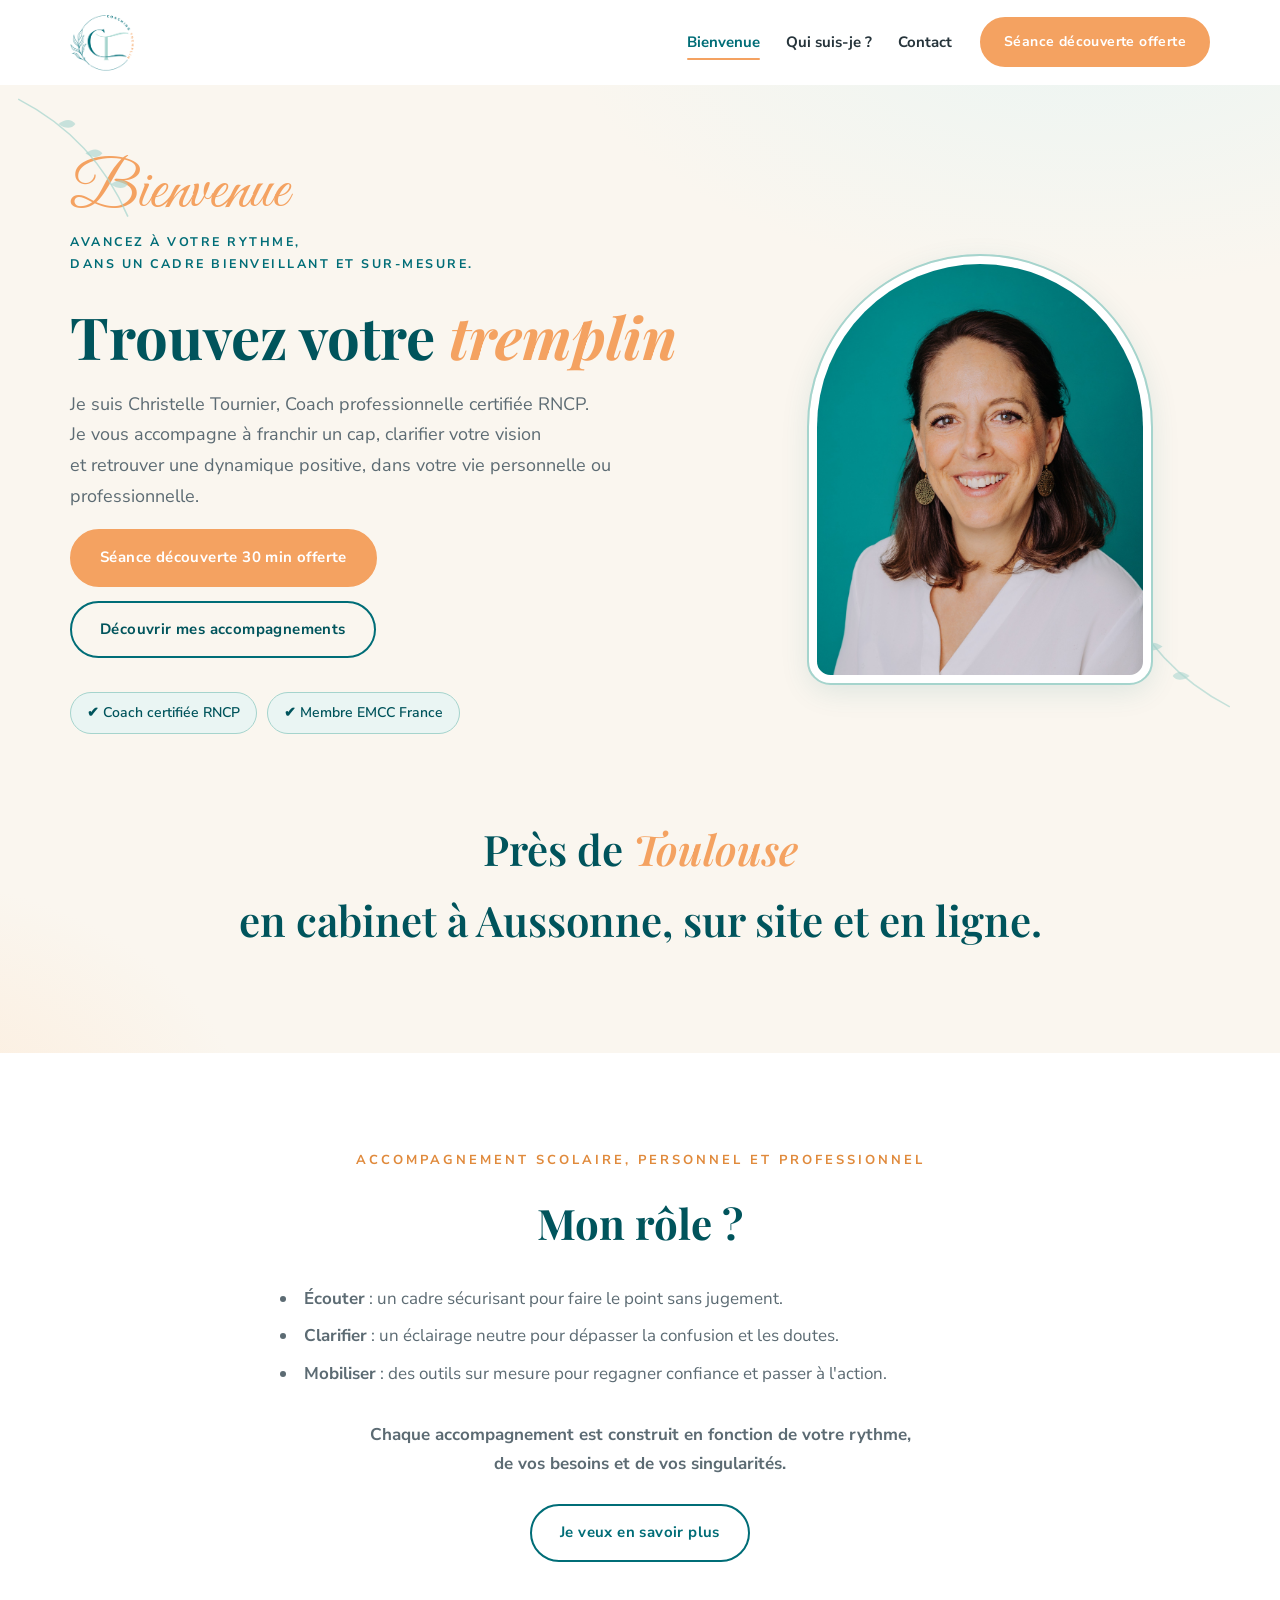
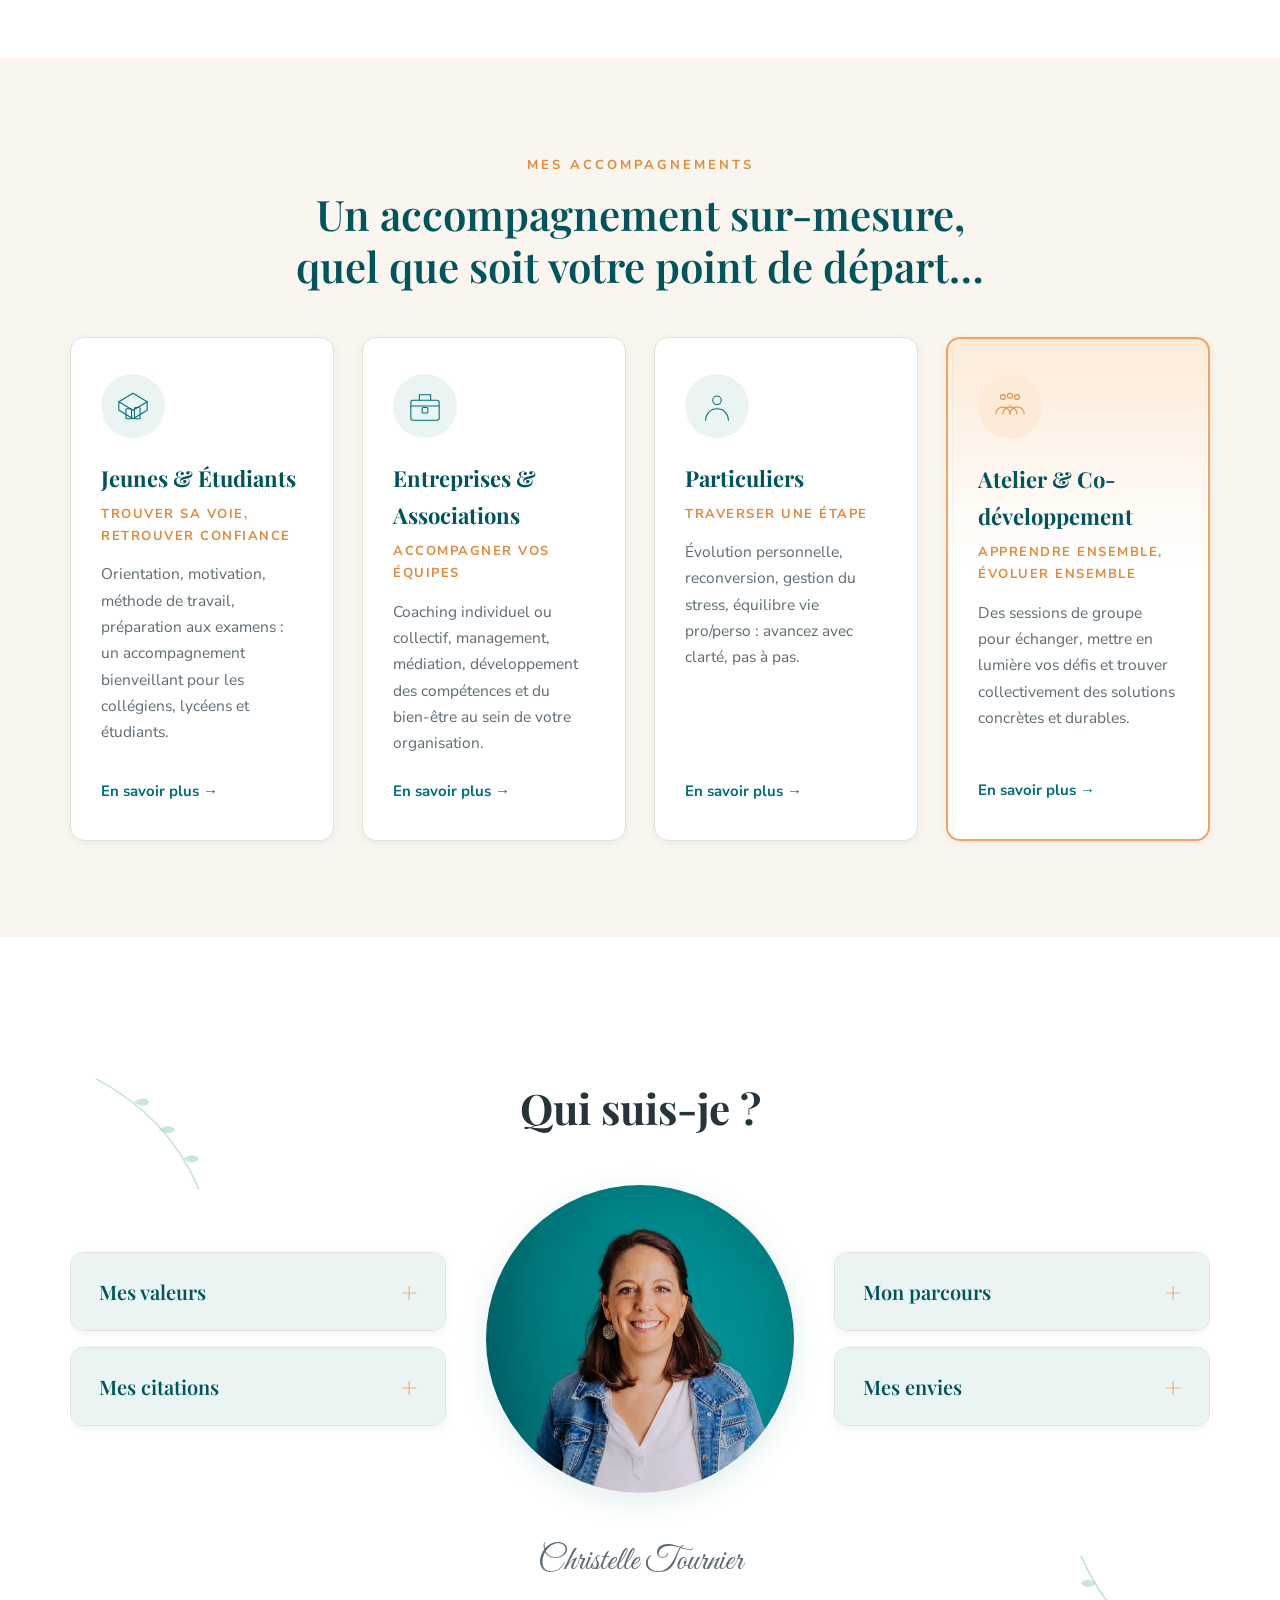
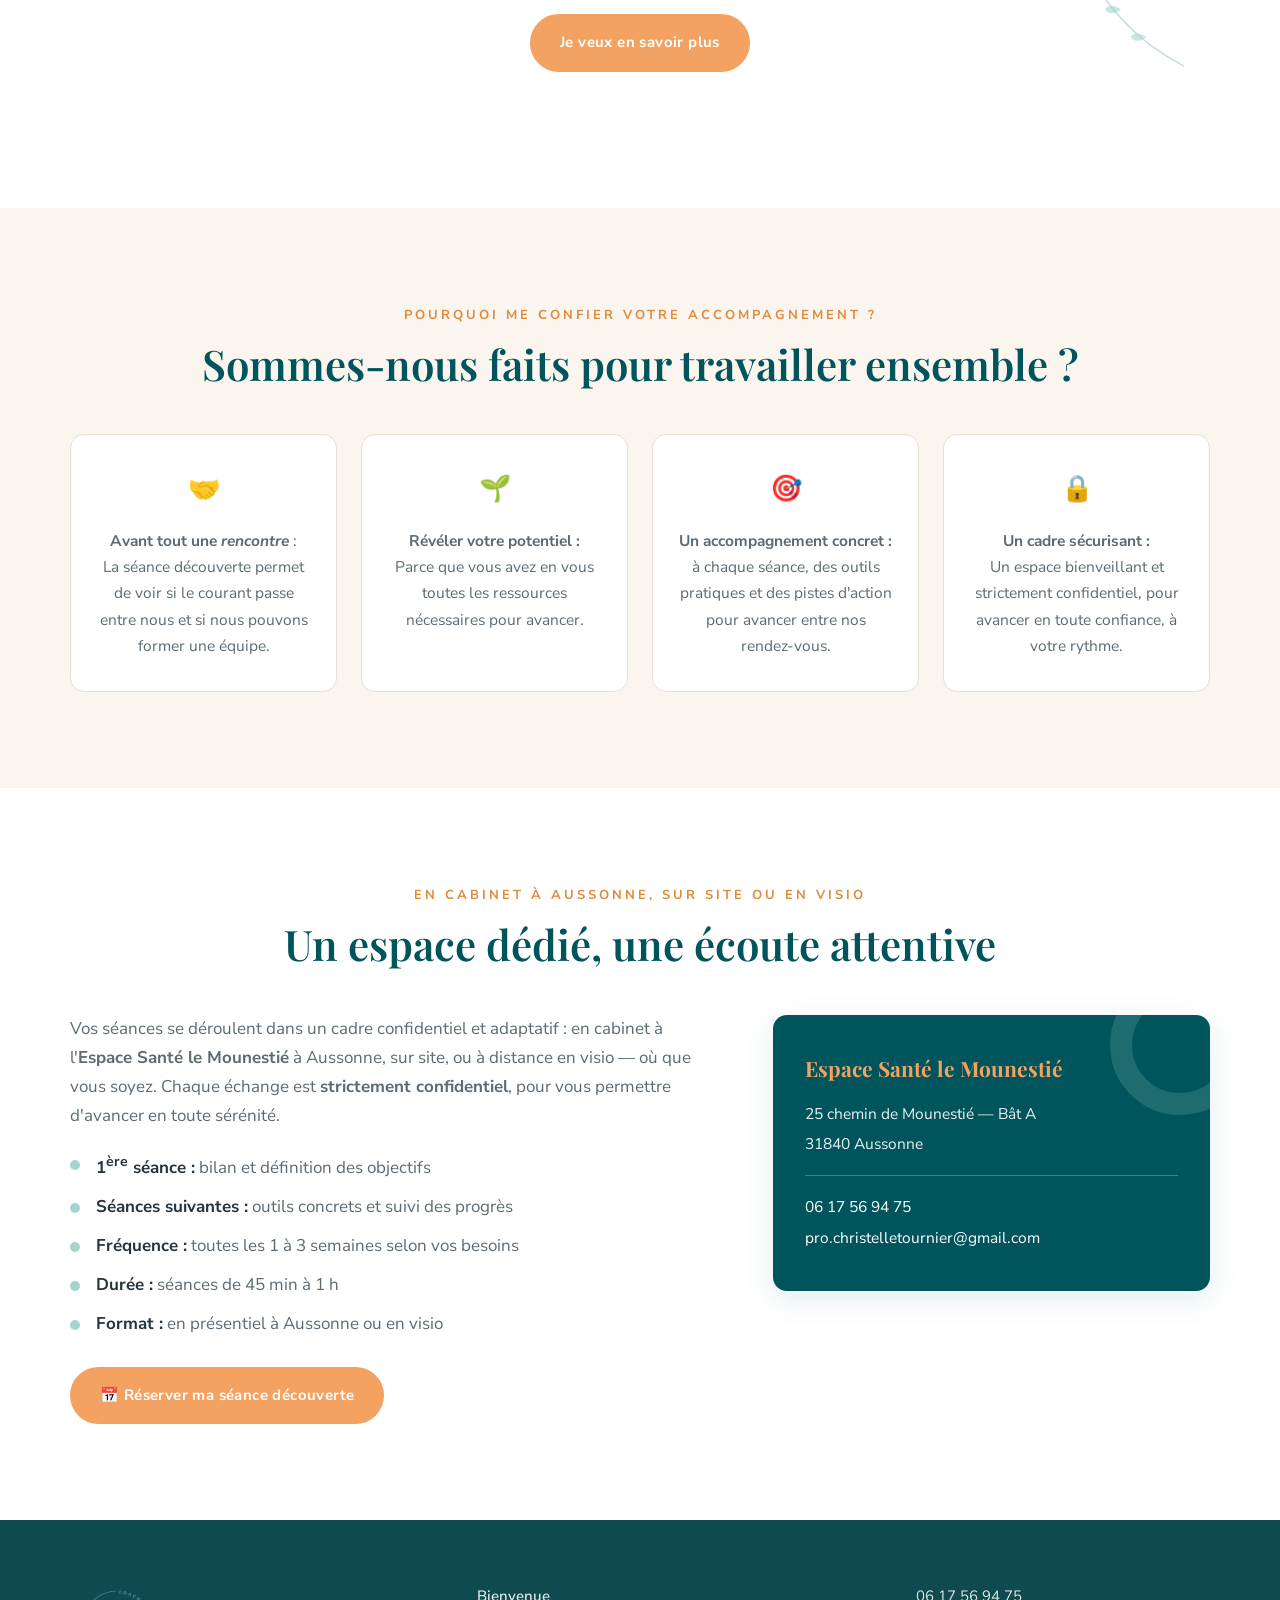
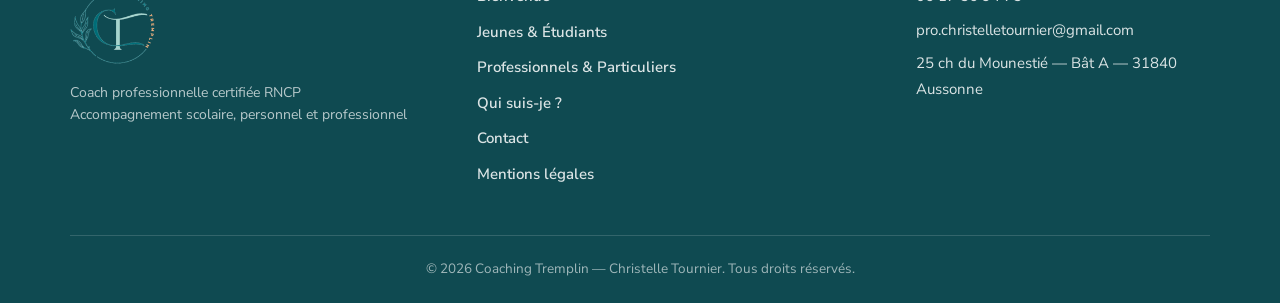
==== index.html @ 3788119f "Add files via upload" ====
<!DOCTYPE html>
<html lang="fr">
<head>
    <meta charset="UTF-8">
    <meta name="viewport" content="width=device-width, initial-scale=1.0">
    <title>Coaching Tremplin — Christelle Tournier, Coach certifiée RNCP</title>
    <meta name="description" content="Coaching Tremplin par Christelle Tournier, Coach Professionnel Certifié (EMCC). Accompagnement scolaire, personnel et professionnel près de Toulouse et en ligne. Séance découverte gratuite de 30 min.">
    <link rel="stylesheet" href="css/style.css">
    <link rel="preconnect" href="https://fonts.googleapis.com">
    <link rel="preconnect" href="https://fonts.gstatic.com" crossorigin>
    <link href="https://fonts.googleapis.com/css2?family=Playfair+Display:ital,wght@0,400;0,600;0,700;1,400&family=Great+Vibes&family=Nunito+Sans:wght@300;400;600;700&display=swap" rel="stylesheet">
    <link rel="icon" type="image/png" href="images/logo.png">
</head>
<body>

    <!-- ===== HEADER / NAV ===== -->
    <header class="header" id="header">
        <div class="container header__inner">
            <a href="index.html" class="header__logo">
                <img src="images/logo.png" alt="Logo Coaching Tremplin" class="header__logo-img">
            </a>
            <nav class="nav" id="nav" aria-label="Navigation principale">
                <ul class="nav__list">
                    <li><a href="index.html" class="nav__link nav__link--active">Bienvenue</a></li>
                    <!--
                    <li class="nav__item has-dropdown">
                        <a href="#" class="nav__link nav__link--dd" aria-haspopup="true">Accompagnements ▾</a>
                        <ul class="dropdown">
                            <li><a href="jeunes-etudiants.html" class="dropdown__link">Jeunes &amp; Étudiants</a></li>
                            <li><a href="professionnels-particuliers.html" class="dropdown__link">Professionnels &amp; Particuliers</a></li>
                        </ul>
                    </li>
                    -->
                    <li><a href="index.html#apropos" class="nav__link">Qui suis-je ?</a></li>
                    <li><a href="contact.html" class="nav__link">Contact</a></li>
                </ul>
                <a href="https://calendly.com/christelletournier-accompagnement/seance-decouverte" class="btn btn--primary nav__cta" target="_blank" rel="noopener">Séance découverte offerte</a>
            </nav>
            <button class="header__burger" id="burger" aria-label="Menu">
                <span></span><span></span><span></span>
            </button>
        </div>
    </header>

    <!-- ===== HERO ===== -->
    <section class="hero" id="hero">
        <svg class="hero__branch hero__branch--tl" viewBox="0 0 220 220" fill="none" aria-hidden="true">
            <path d="M8 8 C70 40 120 90 150 160" stroke="#A5D4CD" stroke-width="2" opacity="0.7"/>
            <path d="M60 40 Q74 30 82 40 Q74 50 60 40" fill="#A5D4CD" opacity="0.6"/>
            <path d="M95 78 Q109 68 117 78 Q109 88 95 78" fill="#A5D4CD" opacity="0.6"/>
            <path d="M128 118 Q142 108 150 118 Q142 128 128 118" fill="#A5D4CD" opacity="0.6"/>
        </svg>
        <div class="container hero__inner">
            <div class="hero__content">
                <p class="hero__script">Bienvenue</p>
                <p class="hero__slogan">Avancez à votre rythme,<br>dans un cadre bienveillant et sur-mesure.</p>
                <h1 class="hero__title">Trouvez votre <em>tremplin</em></h1>
                <p class="hero__lead">
                    Je suis Christelle Tournier, Coach professionnelle certifiée RNCP.<br>
                    Je vous accompagne à franchir un cap, clarifier votre vision<br>et retrouver une dynamique positive, dans votre vie personnelle ou professionnelle.
                </p>
                <div class="hero__actions">
                    <a href="https://calendly.com/christelletournier-accompagnement/seance-decouverte" class="btn btn--primary" target="_blank" rel="noopener">Séance découverte 30 min offerte</a>
                    <a href="#services" class="btn btn--ghost">Découvrir mes accompagnements</a>
                </div>
                <div class="hero__badges">
                    <span class="badge">✔ Coach certifiée RNCP</span>
                    <span class="badge">✔ Membre EMCC France</span>
                </div>
            </div>
            <div class="hero__photo-wrap">
                <svg class="hero__branch hero__branch--br" viewBox="0 0 220 220" fill="none" aria-hidden="true">
                    <path d="M212 212 C150 180 100 130 70 60" stroke="#A5D4CD" stroke-width="2" opacity="0.7"/>
                    <path d="M160 172 Q146 182 138 172 Q146 162 160 172" fill="#A5D4CD" opacity="0.6"/>
                    <path d="M125 134 Q111 144 103 134 Q111 124 125 134" fill="#A5D4CD" opacity="0.6"/>
                    <path d="M92 98 Q78 108 70 98 Q78 88 92 98" fill="#A5D4CD" opacity="0.6"/>
                </svg>
                <div class="hero__photo-frame">
                    <img src="images/Christelle V2-6 carré.jpg" alt="Christelle Tournier, Coach professionnelle certifiée RNCP" class="hero__photo">
                </div>
            </div>
            <p class="hero__location">Près de <span class="accent">Toulouse</span><br>en cabinet à Aussonne, sur site et en ligne.</p>
        </div>
    </section>

    <!-- ===== INTRO ===== -->
    <section class="intro section">
        <div class="container">
            <h2 class="section__kicker">Accompagnement scolaire, personnel et professionnel</h2>
            <div class="role-intro">
                <span class="role-badge"><strong>Mon rôle ?</strong></span>
            </div>
            <div class="role-callout">
                <div class="role-callout__text">
                    <ul class="role-list">
                        <li><strong>Écouter</strong> : un cadre sécurisant pour faire le point sans jugement.</li>
                        <li><strong>Clarifier</strong> : un éclairage neutre pour dépasser la confusion et les doutes.</li>
                        <li><strong>Mobiliser</strong> : des outils sur mesure pour regagner confiance et passer à l'action.</li>
                    </ul>
                    <p style="text-align: center; margin-top: 2em;"><strong>Chaque accompagnement est construit en fonction de votre rythme,<br>de vos besoins et de vos singularités.</strong></p>
                </div>
            </div>
            <a href="#services" class="btn btn--outline">Je veux en savoir plus</a>
        </div>
    </section>

    <!-- ===== SERVICES ===== -->
    <section class="services section section--cream" id="services">
        <div class="container">
            <p class="section__kicker" style="text-align: center;">Mes accompagnements</p>
            <h2 class="section__title">Un accompagnement sur-mesure,<br>quel que soit votre point de départ…</h2>

            <div class="services__grid">

                <article class="service-card">
                    <div class="service-card__icon">
                        <svg viewBox="0 0 48 48" fill="none" stroke="currentColor" stroke-width="1.5" stroke-linecap="round" stroke-linejoin="round">
                            <path d="M24 6L4 18l20 12 20-12L24 6z"/>
                            <path d="M4 18v12l20 12 20-12V18"/>
                            <rect x="14" y="28" width="8" height="14" rx="1.5"/>
                            <rect x="26" y="26" width="8" height="16" rx="1.5"/>
                        </svg>
                    </div>
                    <h3 class="service-card__title">Jeunes &amp; Étudiants</h3>
                    <p class="service-card__slogan">Trouver sa voie, retrouver confiance</p>
                    <p class="service-card__text">
                        Orientation, motivation, méthode de travail, préparation aux examens :
                        un accompagnement bienveillant pour les collégiens, lycéens et étudiants.
                    </p>
                    <a href="jeunes-etudiants.html" class="service-card__link">En savoir plus →</a>
                </article>

                <article class="service-card">
                    <div class="service-card__icon">
                        <svg viewBox="0 0 48 48" fill="none" stroke="currentColor" stroke-width="1.5" stroke-linecap="round" stroke-linejoin="round">
                            <rect x="4" y="16" width="40" height="28" rx="3"/>
                            <path d="M16 16V8h16v8"/>
                            <path d="M4 24h40"/>
                            <rect x="20" y="26" width="8" height="8" rx="1.5"/>
                        </svg>
                    </div>
                    <h3 class="service-card__title">Entreprises &amp; Associations</h3>
                    <p class="service-card__slogan">Accompagner vos équipes</p>
                    <p class="service-card__text">
                        Coaching individuel ou collectif, management, médiation, développement
                        des compétences et du bien-être au sein de votre organisation.
                    </p>
                    <a href="professionnels-particuliers.html" class="service-card__link">En savoir plus →</a>
                </article>

                <article class="service-card">
                    <div class="service-card__icon">
                        <svg viewBox="0 0 48 48" fill="none" stroke="currentColor" stroke-width="1.5" stroke-linecap="round" stroke-linejoin="round">
                            <circle cx="24" cy="16" r="6"/>
                            <path d="M8 44c0-9 7-16 16-16s16 7 16 16"/>
                        </svg>
                    </div>
                    <h3 class="service-card__title">Particuliers</h3>
                    <p class="service-card__slogan">Traverser une étape</p>
                    <p class="service-card__text">
                        Évolution personnelle, reconversion, gestion du stress, équilibre vie pro/perso :
                        avancez avec clarté, pas à pas.
                    </p>
                    <a href="professionnels-particuliers.html" class="service-card__link">En savoir plus →</a>
                </article>

                <article class="service-card service-card--highlight">
                    <div class="service-card__icon">
                        <svg viewBox="0 0 48 48" fill="none" stroke="currentColor" stroke-width="1.5" stroke-linecap="round" stroke-linejoin="round">
                            <circle cx="14" cy="10" r="3.5"/>
                            <path d="M4 34c0-5 4-10 10-10s10 5 10 10"/>
                            <circle cx="24" cy="8" r="3.5"/>
                            <path d="M14 34c0-5 4-10 10-10s10 5 10 10"/>
                            <circle cx="34" cy="10" r="3.5"/>
                            <path d="M24 34c0-5 4-10 10-10s10 5 10 10"/>
                            <circle cx="24" cy="22" r="2" fill="currentColor" stroke="none" opacity="0.4"/>
                        </svg>
                    </div>
                    <h3 class="service-card__title">Atelier &amp; Co-développement</h3>
                    <p class="service-card__slogan">Apprendre ensemble, évoluer ensemble</p>
                    <p class="service-card__text">
                        Des sessions de groupe pour échanger, mettre en lumière vos défis et trouver
                        collectivement des solutions concrètes et durables.
                    </p>
                    <a href="professionnels-particuliers.html" class="service-card__link">En savoir plus →</a>
                </article>

            </div>
        </div>
    </section>

    <!-- ===== À PROPOS ===== -->
    <section class="about section" id="apropos">
        <div class="container about__inner">
            <svg class="about__branch about__branch--tl" viewBox="0 0 220 220" fill="none" aria-hidden="true" style="position:absolute; top:40px; left:20px; width:160px; z-index:0;">
                <path d="M8 8 C70 40 120 90 150 160" stroke="#A5D4CD" stroke-width="2" opacity="0.7"/>
                <path d="M60 40 Q74 30 82 40 Q74 50 60 40" fill="#A5D4CD" opacity="0.6"/>
                <path d="M95 78 Q109 68 117 78 Q109 88 95 78" fill="#A5D4CD" opacity="0.6"/>
                <path d="M128 118 Q142 108 150 118 Q142 128 128 118" fill="#A5D4CD" opacity="0.6"/>
            </svg>
            <svg class="about__branch about__branch--br" viewBox="0 0 220 220" fill="none" aria-hidden="true" style="position:absolute; bottom:40px; right:20px; width:160px; z-index:0;">
                <path d="M212 212 C150 180 100 130 70 60" stroke="#A5D4CD" stroke-width="2" opacity="0.7"/>
                <path d="M160 172 Q146 182 138 172 Q146 162 160 172" fill="#A5D4CD" opacity="0.6"/>
                <path d="M125 134 Q111 144 103 134 Q111 124 125 134" fill="#A5D4CD" opacity="0.6"/>
                <path d="M92 98 Q78 108 70 98 Q78 88 92 98" fill="#A5D4CD" opacity="0.6"/>
            </svg>
            <div class="about__text" style="position:relative; z-index:1;">
                <span class="role-badge"><strong>Qui suis-je ?</strong></span>

                <div class="arborescence">
                    <div class="arborescence__branch arborescence__branch--left">
                        <div class="accordion__item">
                            <button class="accordion__header" aria-expanded="false">
                                <span>Mes valeurs</span>
                                <span class="accordion__icon">+</span>
                            </button>
                            <div class="accordion__content">
                                <ul class="role-list">
                                    <li><strong>Bienveillance</strong> : un écoute attentionnée, sans jugement, pour vous créer un espace de confiance.</li>
                                    <li><strong>Respect</strong> : respect de votre rythme et de votre parcours, sans pression ni comparaison.</li>
                                    <li><strong>Positivité</strong> : une approche optimiste pour transformer les défis en leviers d'évolution.</li>
                                    <li><strong>Ouverture d'esprit</strong> : explorer de nouvelles perspectives pour dépasser vos croyances limitantes.</li>
                                </ul>
                            </div>
                        </div>

                        <div class="accordion__item">
                            <button class="accordion__header" aria-expanded="false">
                                <span>Mes citations</span>
                                <span class="accordion__icon">+</span>
                            </button>
                            <div class="accordion__content">
                                <blockquote class="about__quote">
                                    « Le plus grand bien que vous puissiez faire à un autre n'est pas seulement de partager vos richesses,<br>mais de lui révéler les siennes. » – Benjamin Disraeli
                                </blockquote>
                                <blockquote class="about__quote">
                                    « Vous possédez déjà tout ce dont vous avez besoin pour devenir la personne que vous voulez être. » – Ken Blanchard
                                </blockquote>
                                <blockquote class="about__quote">
                                    « Si vous pensez que vous êtes trop petit pour changer quoi que ce soit, essayez donc de dormir avec un moustique dans votre chambre. » – Béatrice Lalinon Gbado attribué à Dalai Lama
                                </blockquote>
                            </div>
                        </div>
                    </div>

                    <div class="arborescence__center">
                        <img src="images/Christelle V2-7carré.jpg" alt="Christelle Tournier" class="arborescence__photo">
                    </div>

                    <div class="arborescence__branch arborescence__branch--right">
                        <div class="accordion__item">
                            <button class="accordion__header" aria-expanded="false">
                                <span>Mon parcours</span>
                                <span class="accordion__icon">+</span>
                            </button>
                            <div class="accordion__content">
                                <div class="parcours-text">
                                    <p>Pendant 23 ans, j’ai évolué dans la restauration collective dédiée au secteur santé, sanitaire et social. J'ai pu exercer diverses fonctions axées sur l’accompagnement, la formation et le management des équipes.</p>
                                    <p>Guidée par l'envie d'accompagner les individus sous un nouvel angle, j'ai validé en 2025 mes certifications de Coach professionnel et de Coach scolaire, puis obtenu mon titre RNCP en juin 2026.<br>Aujourd'hui, je mets cette double expertise terrain et coaching au service des jeunes, des professionnels et des organisations.</p>
                                </div>
                            </div>
                        </div>

                        <div class="accordion__item">
                            <button class="accordion__header" aria-expanded="false">
                                <span>Mes envies</span>
                                <span class="accordion__icon">+</span>
                            </button>
                            <div class="accordion__content">
                                <p>Chaque personne est unique, et son chemin l'est tout autant. Je ne crois pas aux méthodes toutes faites, mais à un accompagnement sur-mesure, qui prend en compte votre personnalité, votre rythme et vos besoins profonds.</p>
                                <p>Mon envie ? Vous accompagner pour que vous puissiez vous réapproprier vos choix, retrouver confiance et avancer avec assurance vers la vie que vous choisissez.</p>
                            </div>
                        </div>
                    </div>
                </div>

                <p class="about__signature">Christelle Tournier</p>
                <a href="contact.html" class="btn btn--primary">Je veux en savoir plus</a>
            </div>
        </div>
    </section>

    <!-- ===== VALEURS ===== -->
    <section class="values section section--cream">
        <div class="container">
            <p class="section__kicker" style="text-align: center;">Pourquoi me confier votre accompagnement ?</p>
            <h2 class="section__title">Sommes-nous faits pour travailler ensemble ?</h2>
            <div class="values__grid">
                <div class="value-card">
                    <span class="value-card__icon">🤝</span>
                    <p class="value-card__text"><strong>Avant tout une <em>rencontre</em></strong> :<br>La séance découverte permet de voir si le courant passe entre nous et si nous pouvons former une équipe.</p>
                </div>
                <div class="value-card">
                    <span class="value-card__icon">🌱</span>
                    <p class="value-card__text"><strong>Révéler votre potentiel : </strong><br>Parce que vous avez en vous toutes les ressources nécessaires pour avancer.</p>
                </div>
                <div class="value-card">
                    <span class="value-card__icon">🎯</span>
                    <p class="value-card__text"><strong>Un accompagnement concret : </strong><br>à chaque séance, des outils pratiques et des pistes d'action pour avancer entre nos rendez-vous.</p>
                </div>
                <div class="value-card">
                    <span class="value-card__icon">🔒</span>
                    <p class="value-card__text"><strong>Un cadre sécurisant : </strong><br>Un espace bienveillant et strictement confidentiel, pour avancer en toute confiance, à votre rythme.</p>
                </div>
            </div>
        </div>
    </section>

    <!-- ===== CABINET ===== -->
    <section class="cabinet section" id="cabinet">
        <div class="container">
            <p class="section__kicker" style="text-align: center;">En cabinet à Aussonne, sur site ou en visio</p>
            <h2 class="section__title">Un espace dédié, une écoute attentive</h2>
            <div class="cabinet__inner">
                <div class="cabinet__text">
                    <p>
                        Vos séances se déroulent dans un cadre confidentiel et adaptatif : en cabinet à
                        l'<strong>Espace Santé le Mounestié</strong> à Aussonne, sur site, ou à distance
                        en visio — où que vous soyez. Chaque échange est <strong>strictement confidentiel</strong>,
                        pour vous permettre d'avancer en toute sérénité.
                    </p>
                    <ul class="cabinet__list">
                        <li><strong>1<sup>ère</sup> séance :</strong> bilan et définition des objectifs</li>
                        <li><strong>Séances suivantes :</strong> outils concrets et suivi des progrès</li>
                        <li><strong>Fréquence :</strong> toutes les 1 à 3 semaines selon vos besoins</li>
                        <li><strong>Durée :</strong> séances de 45 min à 1 h</li>
                        <li><strong>Format :</strong> en présentiel à Aussonne ou en visio</li>
                    </ul>
                    <a href="https://calendly.com/christelletournier-accompagnement/seance-decouverte" class="btn btn--primary" target="_blank" rel="noopener">📅 Réserver ma séance découverte</a>
                </div>
                <div class="cabinet__card">
                    <div class="cabinet__card-head">
                        <span class="cabinet__card-name">Espace Santé le Mounestié</span>
                    </div>
                    <p class="cabinet__card-line">25 chemin de Mounestié — Bât A</p>
                    <p class="cabinet__card-line">31840 Aussonne</p>
                    <hr class="cabinet__card-sep">
                    <p class="cabinet__card-line"><a href="tel:+33617569475">06 17 56 94 75</a></p>
                    <p class="cabinet__card-line"><a href="mailto:pro.christelletournier@gmail.com">pro.christelletournier@gmail.com</a></p>
                </div>
            </div>
        </div>
    </section>

    <!-- ===== FOOTER ===== -->
    <footer class="footer">
        <div class="container footer__inner">
            <div class="footer__brand">
                <img src="images/logo.png" alt="Logo Coaching Tremplin" class="footer__logo">
                <p class="footer__tag">Coach professionnelle certifiée RNCP<br>Accompagnement scolaire, personnel et professionnel</p>
            </div>
            <nav class="footer__nav" aria-label="Navigation pied de page">
                <a href="index.html">Bienvenue</a>
                <a href="jeunes-etudiants.html">Jeunes &amp; Étudiants</a>
                <a href="professionnels-particuliers.html">Professionnels &amp; Particuliers</a>
                <a href="index.html#apropos">Qui suis-je ?</a>
                <a href="contact.html">Contact</a>
                <a href="mentions-legales.html">Mentions légales</a>
            </nav>
            <div class="footer__contact">
                <p><a href="tel:+33617569475">06 17 56 94 75</a></p>
                <p><a href="mailto:pro.christelletournier@gmail.com">pro.christelletournier@gmail.com</a></p>
                <p>25 ch du Mounestié — Bât A — 31840 Aussonne</p>
            </div>
        </div>
        <div class="container footer__bottom">
            <p class="footer__copy">© 2026 Coaching Tremplin — Christelle Tournier. Tous droits réservés.</p>
        </div>
    </footer>

    <script src="js/script.js"></script>
</body>
</html>
---- css/style.css ----
/* ============================================
   Coaching Tremplin — Christelle Tournier
   v2 — Identité de marque (logo + signature email)
   Palette: teal #006D77 · peach #F4A261 · mint #A5D4CD
   Typo: Playfair Display (serif) + Great Vibes (script) + Nunito Sans (sans)
   ============================================ */

:root {
    --teal: #006D77;
    --teal-dark: #00545C;
    --teal-soft: #E3F1EF;
    --peach: #F4A261;
    --peach-dark: #E08A3C;
    --peach-soft: #FDEBD8;
    --mint: #A5D4CD;
    --mint-soft: #EAF5F3;
    --cream: #FAF6EF;
    --white: #FFFFFF;
    --ink: #26343B;
    --muted: #5C6B73;
    --border: #E5E0D5;

    --font-serif: 'Playfair Display', Georgia, serif;
    --font-script: 'Great Vibes', cursive;
    --font-sans: 'Nunito Sans', 'Inter', Arial, sans-serif;

    --shadow-sm: 0 2px 10px rgba(0, 109, 119, 0.08);
    --shadow-md: 0 8px 30px rgba(0, 109, 119, 0.12);
    --radius: 14px;
}

/* ---------- Reset / Base ---------- */
*, *::before, *::after { box-sizing: border-box; margin: 0; padding: 0; }

html { scroll-behavior: smooth; }

body {
    font-family: var(--font-sans);
    font-size: 17px;
    line-height: 1.7;
    color: var(--ink);
    background: var(--white);
    -webkit-font-smoothing: antialiased;
}

img { max-width: 100%; display: block; }
a { color: var(--teal); text-decoration: none; transition: color .2s ease; }
a:hover { color: var(--peach-dark); }
ul { list-style: none; }

.container {
    width: min(1140px, 92%);
    margin-inline: auto;
}

.section { padding: 96px 0; }
.section--cream { background: var(--cream); }

/* ---------- Typographie de section ---------- */
.section__kicker {
    font-size: 13px;
    font-weight: 700;
    letter-spacing: 3px;
    text-transform: uppercase;
    color: var(--peach-dark);
    margin-bottom: 12px;
}

.section__title {
    font-family: var(--font-serif);
    font-size: clamp(30px, 4vw, 42px);
    font-weight: 600;
    line-height: 1.25;
    color: var(--teal-dark);
    margin-bottom: 16px;
    text-align: center;
}

.section__title--left { text-align: left; }

.section__title--big {
    font-family: var(--font-serif);
    font-size: clamp(26px, 3.4vw, 38px);
    font-weight: 600;
    line-height: 1.3;
    color: var(--teal-dark);
    margin-bottom: 16px;
    text-align: center;
}

.section__desc {
    max-width: 720px;
    margin: 0 auto 40px;
    text-align: center;
    color: var(--muted);
}

.accent, .section__title em, .section__title--big .accent {
    font-style: italic;
    color: var(--peach);
}

/* ---------- Boutons ---------- */
.btn {
    display: inline-block;
    padding: 14px 28px;
    border-radius: 999px;
    font-family: var(--font-sans);
    font-size: 15px;
    font-weight: 700;
    letter-spacing: .4px;
    text-align: center;
    cursor: pointer;
    border: 2px solid transparent;
    transition: all .25s ease;
}

.btn--primary {
    background: var(--peach);
    color: var(--white);
    border-color: var(--peach);
}
.btn--primary:hover { background: var(--peach-dark); border-color: var(--peach-dark); color: var(--white); transform: translateY(-2px); box-shadow: 0 8px 20px rgba(244, 162, 97, .35); }

.btn--outline {
    background: transparent;
    color: var(--teal);
    border-color: var(--teal);
}
.btn--outline:hover { background: var(--teal); color: var(--white); transform: translateY(-2px); }

.btn--ghost {
    background: transparent;
    color: var(--teal-dark);
    border-color: var(--teal);
}
.btn--ghost:hover { background: var(--mint-soft); color: var(--peach-dark); border-color: var(--peach-dark); }

.btn--light {
    background: var(--white);
    color: var(--teal-dark);
    border-color: var(--white);
}
.btn--light:hover { background: var(--peach); border-color: var(--peach); color: var(--white); transform: translateY(-2px); }

.btn--lg { padding: 16px 36px; font-size: 16px; }
.btn--full { width: 100%; }

/* ---------- Badges ---------- */
.badge {
    display: inline-block;
    padding: 8px 16px;
    border-radius: 999px;
    background: var(--mint-soft);
    color: var(--teal-dark);
    font-size: 14px;
    font-weight: 600;
    border: 1px solid var(--mint);
}

/* ============================================
   HEADER / NAV
   ============================================ */
.header {
    position: sticky;
    top: 0;
    z-index: 100;
    background: rgba(255, 255, 255, .96);
    backdrop-filter: blur(8px);
    border-bottom: 1px solid transparent;
    transition: box-shadow .3s ease, border-color .3s ease;
}

.header--scrolled {
    border-bottom-color: var(--border);
    box-shadow: 0 4px 20px rgba(38, 52, 59, .06);
}

.header__inner {
    display: flex;
    align-items: center;
    justify-content: space-between;
    gap: 24px;
    height: 84px;
}

.header__logo-img { height: 64px; width: auto; }

.nav {
    display: flex;
    align-items: center;
    gap: 28px;
}

.nav__list {
    display: flex;
    align-items: center;
    gap: 26px;
}

.nav__link {
    position: relative;
    font-size: 15px;
    font-weight: 700;
    color: var(--ink);
    padding: 8px 0;
}
.nav__link:hover { color: var(--teal); }
.nav__link--active { color: var(--teal); }
.nav__link--active::after {
    content: '';
    position: absolute;
    left: 0; right: 0; bottom: 0;
    height: 2px;
    border-radius: 2px;
    background: var(--peach);
}

/* Dropdown */
.nav__item { position: relative; }
.dropdown {
    position: absolute;
    top: 100%;
    left: 50%;
    transform: translateX(-50%) translateY(8px);
    min-width: 260px;
    background: var(--white);
    border: 1px solid var(--border);
    border-radius: 12px;
    box-shadow: var(--shadow-md);
    padding: 10px;
    opacity: 0;
    visibility: hidden;
    transition: all .25s ease;
    z-index: 50;
}
.has-dropdown:hover .dropdown,
.has-dropdown:focus-within .dropdown {
    opacity: 1;
    visibility: visible;
    transform: translateX(-50%) translateY(4px);
}
.dropdown__link {
    display: block;
    padding: 10px 14px;
    border-radius: 8px;
    font-size: 15px;
    font-weight: 600;
    color: var(--ink);
}
.dropdown__link:hover { background: var(--mint-soft); color: var(--teal); }

.nav__cta { padding: 11px 22px; font-size: 14px; }

/* Burger */
.header__burger {
    display: none;
    flex-direction: column;
    gap: 5px;
    background: none;
    border: none;
    cursor: pointer;
    padding: 6px;
}
.header__burger span {
    width: 26px;
    height: 2.5px;
    background: var(--teal);
    border-radius: 3px;
    transition: all .3s ease;
}
.header__burger.active span:nth-child(1) { transform: translateY(7.5px) rotate(45deg); }
.header__burger.active span:nth-child(2) { opacity: 0; }
.header__burger.active span:nth-child(3) { transform: translateY(-7.5px) rotate(-45deg); }

/* ============================================
   HERO
   ============================================ */
.hero {
    position: relative;
    padding: 72px 0 96px;
    background:
        radial-gradient(900px 500px at 85% -10%, var(--mint-soft) 0%, transparent 60%),
        radial-gradient(700px 500px at -10% 110%, var(--peach-soft) 0%, transparent 55%),
        var(--cream);
    overflow: hidden;
}

.hero__inner {
    display: grid;
    grid-template-columns: 1.15fr .85fr;
    align-items: center;
    gap: 56px;
}

.hero__location {
    grid-column: 1 / -1;
    text-align: center;
    font-family: var(--font-serif);
    font-size: clamp(30px, 4vw, 42px);
    font-weight: 600;
    color: var(--teal-dark);
    margin-top: 24px;
}

.hero__script {
    font-family: var(--font-script);
    font-size: clamp(44px, 6vw, 64px);
    color: var(--peach);
    line-height: 1.1;
    margin-bottom: 4px;
}

.hero__title {
    font-family: var(--font-serif);
    font-size: clamp(38px, 5.4vw, 58px);
    font-weight: 700;
    line-height: 1.12;
    color: var(--teal-dark);
    margin-bottom: 20px;
}
.hero__title em { font-style: italic; color: var(--peach); }

.hero__lead {
    font-size: 18px;
    color: var(--muted);
    margin-bottom: 18px;
}

.hero__slogan {
    font-size: 12.5px;
    font-weight: 700;
    letter-spacing: 2.5px;
    text-transform: uppercase;
    color: var(--teal);
    margin-bottom: 30px;
}

.hero__actions { display: flex; flex-wrap: wrap; gap: 14px; margin-bottom: 34px; }

.hero__badges { display: flex; flex-wrap: wrap; gap: 10px; }

/* Photo */
.hero__photo-wrap { position: relative; display: flex; justify-content: center; padding-top: 48px; }
.hero__photo-frame {
    position: relative;
    width: min(342px, 90%);
    aspect-ratio: 4 / 5;
    border-radius: 190px 190px 24px 24px;
    overflow: hidden;
    border: 8px solid var(--white);
    outline: 2px solid var(--mint);
    box-shadow: var(--shadow-md);
    background: var(--mint-soft);
}
.hero__photo {
    width: 100%;
    height: 100%;
    object-fit: cover;
    object-position: center 35%;
}

/* Branches décoratives */
.hero__branch { position: absolute; pointer-events: none; }
.hero__branch--tl { top: 8px; left: 12px; width: 170px; }
.hero__branch--br { bottom: -30px; right: -26px; width: 170px; opacity: .9; }

/* ============================================
    INTRO
    ============================================ */
.intro { text-align: center; }
.intro .section__desc { margin-bottom: 30px; }

.role-intro {
    display: flex;
    justify-content: center;
    margin-top: 1em;
}

.role-callout {
    margin-top: 1.5em;
}

.role-badge {
    flex-shrink: 0;
    display: inline-flex;
    align-items: center;
    gap: 0.4em;
    font-family: var(--font-serif);
    font-size: clamp(30px, 4vw, 42px);
    font-weight: 600;
    color: var(--teal-dark);
    white-space: nowrap;
}

.role-badge__arrow {
    font-size: 1.6em;
    line-height: 1;
    color: #2D9E75;
}

.role-callout__text {
    max-width: 720px;
    margin: 0 auto;
    color: var(--muted);
    text-align: left;
}

.role-list {
    list-style: disc inside;
    margin: 0 0 1.5em;
    padding: 0;
}

.role-list li {
    margin-bottom: 0.8em;
    line-height: 1.7;
}

.role-callout__text p {
    margin: 0 0 0.5em;
}

.role-callout__text p:last-child {
    margin-bottom: 1.5em;
}

/* ============================================
   SERVICES
   ============================================ */
.services__grid {
    display: grid;
    grid-template-columns: repeat(4, 1fr);
    gap: 28px;
    margin-top: 44px;
}

.service-card {
    background: var(--white);
    border: 1px solid var(--border);
    border-radius: var(--radius);
    padding: 36px 30px;
    display: flex;
    flex-direction: column;
    box-shadow: var(--shadow-sm);
    transition: transform .3s ease, box-shadow .3s ease, border-color .3s ease;
}
.service-card:hover {
    transform: translateY(-6px);
    box-shadow: var(--shadow-md);
    border-color: var(--mint);
}

.service-card--highlight {
    border: 2px solid var(--peach);
    background: linear-gradient(180deg, var(--peach-soft), var(--white) 45%);
}

.service-card__icon {
    width: 64px;
    height: 64px;
    border-radius: 50%;
    background: var(--mint-soft);
    color: var(--teal);
    display: flex;
    align-items: center;
    justify-content: center;
    margin-bottom: 22px;
}
.service-card__icon svg { width: 34px; height: 34px; }
.service-card--highlight .service-card__icon { background: var(--peach-soft); color: var(--peach-dark); }

.service-card__title {
    font-family: var(--font-serif);
    font-size: 22px;
    font-weight: 700;
    color: var(--teal-dark);
    margin-bottom: 6px;
}

.service-card__slogan {
    font-size: 13px;
    font-weight: 700;
    letter-spacing: 1.5px;
    text-transform: uppercase;
    color: var(--peach-dark);
    margin-bottom: 14px;
}

.service-card__text { color: var(--muted); font-size: 15.5px; margin-bottom: 22px; flex-grow: 1; }

.service-card__link {
    font-weight: 700;
    font-size: 15px;
    color: var(--teal);
}
.service-card__link:hover { color: var(--peach-dark); }

/* ============================================
   ABOUT
   ============================================ */
.about__inner {
    display: flex;
    flex-direction: column;
    align-items: center;
    gap: 0;
    text-align: center;
    position: relative;
    overflow: hidden;
    padding: 40px 0;
}

.about__card {
    background: var(--white);
    border: 1px solid var(--mint);
    border-radius: var(--radius);
    box-shadow: var(--shadow-md);
    padding: 36px 32px;
    text-align: center;
    max-width: 380px;
    margin-inline: auto;
}

.about__card-logo { width: 96px; height: auto; margin: 0 auto 16px; }

.about__card-name {
    font-family: var(--font-serif);
    font-size: 24px;
    font-weight: 700;
    color: var(--teal-dark);
}

.about__card-role {
    font-size: 13px;
    font-weight: 700;
    letter-spacing: 1.5px;
    text-transform: uppercase;
    color: var(--peach-dark);
    margin-top: 4px;
}

.about__card-sep {
    border: none;
    border-top: 1px solid var(--border);
    margin: 18px 0;
}

.about__card-line { color: var(--muted); font-size: 15px; margin-bottom: 6px; }
.about__card-line a { color: var(--teal); font-weight: 600; }
.about__card-line a:hover { color: var(--peach-dark); }

.about__role {
    font-family: var(--font-serif);
    font-style: italic;
    font-size: 19px;
    color: var(--peach-dark);
    margin-bottom: 18px;
}

.about__text p { margin-bottom: 16px; color: var(--muted); text-align: center; }
.about__text strong { color: var(--ink); }

.about__signature {
    font-family: var(--font-script);
    font-size: 34px;
    color: var(--teal);
    margin: 8px 0 24px !important;
    text-align: center;
}

/* Accordion */
.accordion {
    margin-top: 32px;
}

.accordion__item {
    border: 1px solid var(--border);
    border-radius: var(--radius);
    margin-bottom: 12px;
    overflow: hidden;
    background: var(--white);
    box-shadow: var(--shadow-sm);
}

.accordion__header {
    width: 100%;
    padding: 20px 28px;
    text-align: left;
    font-family: var(--font-serif);
    font-size: 20px;
    font-weight: 600;
    color: var(--teal-dark);
    background: var(--mint-soft);
    border: none;
    cursor: pointer;
    display: flex;
    justify-content: space-between;
    align-items: center;
    transition: color .2s ease, background .2s ease;
}
.accordion__header:hover { color: var(--peach-dark); background: var(--mint); }

.accordion__icon {
    font-size: 28px;
    color: var(--peach);
    transition: transform .3s ease;
}

.accordion__item--open .accordion__header .accordion__icon,
.accordion__header[aria-expanded="true"] .accordion__icon {
    transform: rotate(45deg);
}

.accordion__content {
    max-height: 0;
    overflow: hidden;
    transition: max-height .3s ease;
    padding: 0 28px;
}

.accordion__item--open .accordion__content {
    max-height: 1000px;
    padding: 24px 28px;
}

.accordion__content p {
    margin-bottom: 16px;
    color: var(--muted);
    font-size: 16px;
    line-height: 1.7;
}

.accordion__content p:last-child {
    margin-bottom: 0;
}

.accordion__content .parcours-text {
    font-size: 15.5px;
    line-height: 1.8;
    color: var(--muted);
    text-align: justify;
    text-justify: inter-word;
}

.accordion__content .parcours-text p {
    margin-bottom: 1em;
}

.accordion__content .parcours-text p:last-child {
    margin-bottom: 0;
}

.about__quote {
    font-family: var(--font-serif);
    font-size: 15.5px;
    color: var(--muted);
    margin: 0 0 12px;
    padding: 12px 20px;
    border-left: 3px solid var(--peach);
    background: var(--mint-soft);
}

.role-list {
    list-style: disc inside;
    margin: 0;
    padding: 0;
}

.role-list li {
    margin-bottom: 0.6em;
    line-height: 1.6;
}

.role-list li:last-child {
    margin-bottom: 0;
}

/* Arborescence */
.arborescence {
    display: flex;
    align-items: center;
    gap: 40px;
    margin: 40px auto;
    max-width: 1300px;
    justify-content: center;
}

.arborescence__center {
    flex-shrink: 0;
    display: flex;
    justify-content: center;
    align-items: center;
    z-index: 2;
}

.arborescence__photo {
    width: min(308px, 35.2vw);
    aspect-ratio: 1;
    object-fit: cover;
    border-radius: 50%;
    box-shadow: var(--shadow-md);
}

.arborescence__branch {
    display: flex;
    flex-direction: column;
    gap: 16px;
    width: 100%;
    max-width: 480px;
}

.arborescence__branch .accordion__item {
    width: 100%;
    margin-bottom: 0;
}

/* ============================================
   VALEURS
   ============================================ */
.values__grid {
    display: grid;
    grid-template-columns: repeat(4, 1fr);
    gap: 24px;
    margin-top: 44px;
}

.value-card {
    background: var(--white);
    border: 1px solid var(--border);
    border-radius: var(--radius);
    padding: 32px 26px;
    text-align: center;
    transition: transform .3s ease, box-shadow .3s ease;
}
.value-card:hover { transform: translateY(-5px); box-shadow: var(--shadow-md); }

.value-card__icon { font-size: 26px; display: block; margin-bottom: 16px; }
.value-card__text { color: var(--muted); font-size: 15.5px; }

/* ============================================
   CABINET
   ============================================ */
.cabinet__inner {
    display: grid;
    grid-template-columns: 1.2fr .8fr;
    gap: 48px;
    align-items: start;
    margin-top: 44px;
}

.cabinet__text p { color: var(--muted); margin-bottom: 20px; }

.cabinet__list {
    margin: 0 0 28px;
    display: grid;
    gap: 10px;
}
.cabinet__list li {
    padding-left: 26px;
    position: relative;
    color: var(--muted);
}
.cabinet__list li::before {
    content: '';
    position: absolute;
    left: 0; top: 10px;
    width: 10px; height: 10px;
    border-radius: 50%;
    background: var(--mint);
}
.cabinet__list strong { color: var(--ink); }

.cabinet__card {
    background: var(--teal-dark);
    color: var(--white);
    border-radius: var(--radius);
    padding: 36px 32px;
    box-shadow: var(--shadow-md);
    position: relative;
    overflow: hidden;
}
.cabinet__card::after {
    content: '';
    position: absolute;
    right: -40px; top: -40px;
    width: 140px; height: 140px;
    border-radius: 50%;
    border: 22px solid rgba(165, 212, 205, .18);
}
.cabinet__card-head { margin-bottom: 14px; }
.cabinet__card-name {
    font-family: var(--font-serif);
    font-size: 21px;
    font-weight: 700;
    color: var(--peach);
}
.cabinet__card-line { color: rgba(255,255,255,.92); font-size: 15.5px; margin-bottom: 4px; }
.cabinet__card-line a { color: var(--white); }
.cabinet__card-line a:hover { color: var(--peach); }
.cabinet__card-sep { border: none; border-top: 1px solid rgba(255,255,255,.25); margin: 18px 0; }

/* ============================================
   CTA BANNER
   ============================================ */
.cta-banner {
    background: linear-gradient(135deg, var(--teal) 0%, var(--teal-dark) 100%);
    padding: 80px 0;
    text-align: center;
    position: relative;
    overflow: hidden;
}
.cta-banner__script {
    font-family: var(--font-script);
    font-size: 42px;
    color: var(--peach);
    margin-bottom: 6px;
}
.cta-banner h2 {
    font-family: var(--font-serif);
    font-size: clamp(30px, 4vw, 42px);
    color: var(--white);
    font-weight: 600;
    margin-bottom: 12px;
}
.cta-banner h2 em { font-style: italic; color: var(--peach); }
.cta-banner p { color: rgba(255,255,255,.85); margin-bottom: 28px; }

/* ============================================
   FOOTER
   ============================================ */
.footer { background: #0F4A51; color: rgba(255,255,255,.85); padding: 64px 0 0; }
.footer__inner {
    display: grid;
    grid-template-columns: 1.1fr 1.2fr .9fr;
    gap: 48px;
    padding-bottom: 48px;
}
.footer__logo { height: 84px; width: auto; margin-bottom: 14px; }
.footer__tag { font-size: 14px; color: rgba(255,255,255,.7); line-height: 1.6; }
.footer__nav { display: grid; gap: 10px; align-content: start; }
.footer__nav a { color: rgba(255,255,255,.85); font-size: 15px; font-weight: 600; }
.footer__nav a:hover { color: var(--peach); }
.footer__contact p { font-size: 15px; margin-bottom: 8px; }
.footer__contact a { color: rgba(255,255,255,.85); }
.footer__contact a:hover { color: var(--peach); }
.footer__bottom {
    border-top: 1px solid rgba(255,255,255,.15);
    padding: 22px 0;
}
.footer__copy { font-size: 13.5px; color: rgba(255,255,255,.6); text-align: center; }

/* ============================================
   PAGE HERO (sous-pages)
   ============================================ */
.page-hero {
    background:
        radial-gradient(700px 400px at 90% -20%, var(--mint-soft) 0%, transparent 60%),
        radial-gradient(600px 400px at -10% 120%, var(--peach-soft) 0%, transparent 55%),
        var(--cream);
    padding: 56px 0 72px;
    text-align: center;
}
.page-hero--short { padding: 48px 0 56px; }

.breadcrumbs {
    display: flex;
    justify-content: center;
    gap: 8px;
    font-size: 13.5px;
    color: var(--muted);
    margin-bottom: 26px;
}
.breadcrumbs a { color: var(--teal); font-weight: 600; }
.breadcrumbs a:hover { color: var(--peach-dark); }

.page-hero__icon {
    width: 84px;
    height: 84px;
    margin: 0 auto 22px;
    border-radius: 50%;
    background: var(--white);
    color: var(--teal);
    display: flex;
    align-items: center;
    justify-content: center;
    border: 1px solid var(--mint);
    box-shadow: var(--shadow-sm);
}
.page-hero__icon svg { width: 44px; height: 44px; }

.page-hero__label {
    font-size: 12.5px;
    font-weight: 700;
    letter-spacing: 2.5px;
    text-transform: uppercase;
    color: var(--peach-dark);
    margin-bottom: 10px;
}

.page-hero__title {
    font-family: var(--font-serif);
    font-size: clamp(34px, 4.6vw, 50px);
    font-weight: 700;
    color: var(--teal-dark);
    margin-bottom: 16px;
}
.page-hero__title em { font-style: italic; color: var(--peach); }

.page-hero__subtitle {
    max-width: 640px;
    margin: 0 auto 28px;
    color: var(--muted);
    font-size: 17.5px;
}

/* ============================================
   OFFRE DÉTAILLÉE (sous-pages)
   ============================================ */
.offer-section { padding: 88px 0; }
.offer-section--alt { background: var(--cream); }

.offer__grid {
    display: grid;
    grid-template-columns: repeat(3, 1fr);
    gap: 24px;
    margin-top: 40px;
}

.offer-card {
    background: var(--white);
    border: 1px solid var(--border);
    border-radius: var(--radius);
    padding: 30px 26px;
    transition: transform .3s ease, box-shadow .3s ease, border-color .3s ease;
}
.offer-card:hover { transform: translateY(-5px); box-shadow: var(--shadow-md); border-color: var(--mint); }

.offer-card__emoji { font-size: 30px; display: block; margin-bottom: 14px; }
.offer-card h3 {
    font-family: var(--font-serif);
    font-size: 19px;
    color: var(--teal-dark);
    margin-bottom: 10px;
}
.offer-card p { color: var(--muted); font-size: 15px; }

/* Approach box */
.approach-box {
    margin-top: 40px;
    background: var(--mint-soft);
    border-left: 4px solid var(--teal);
    border-radius: 0 12px 12px 0;
    padding: 26px 30px;
}
.approach-box__title {
    font-size: 12.5px;
    font-weight: 700;
    letter-spacing: 2px;
    text-transform: uppercase;
    color: var(--teal);
    margin-bottom: 10px;
}
.approach-box p { color: var(--muted); }

/* Info block */
.info-block {
    display: grid;
    grid-template-columns: 1.3fr .7fr;
    gap: 48px;
    align-items: center;
}
.info-block h3 {
    font-family: var(--font-serif);
    font-size: 26px;
    color: var(--teal-dark);
    margin-bottom: 14px;
}
.info-block h4 {
    font-size: 15px;
    font-weight: 700;
    letter-spacing: 1.5px;
    text-transform: uppercase;
    color: var(--peach-dark);
    margin: 22px 0 12px;
}
.info-block__content > p { color: var(--muted); }
.info-block__list { display: grid; gap: 10px; margin-bottom: 18px; }
.info-block__list li { padding-left: 26px; position: relative; color: var(--muted); }
.info-block__list li::before {
    content: '';
    position: absolute;
    left: 0; top: 10px;
    width: 10px; height: 10px;
    border-radius: 50%;
    background: var(--mint);
}
.info-block__list strong { color: var(--ink); }

.info-block__visual { display: flex; justify-content: center; }
.info-block__icon {
    width: 190px;
    height: 190px;
    border-radius: 50%;
    background: var(--white);
    color: var(--teal);
    display: flex;
    align-items: center;
    justify-content: center;
    border: 1px solid var(--mint);
    box-shadow: var(--shadow-sm);
}
.info-block__icon svg { width: 110px; height: 110px; }

/* ============================================
   CONTACT
   ============================================ */
.contact__hint { margin-top: 14px; color: var(--muted); font-size: 15px; }

.contact__grid {
    display: grid;
    grid-template-columns: .9fr 1.1fr;
    gap: 48px;
    align-items: start;
}

.contact__info { display: grid; gap: 26px; }
.contact__item { display: flex; gap: 18px; align-items: flex-start; }
.contact__icon {
    flex-shrink: 0;
    width: 48px;
    height: 48px;
    border-radius: 50%;
    background: var(--mint-soft);
    color: var(--teal);
    display: flex;
    align-items: center;
    justify-content: center;
}
.contact__icon svg { width: 22px; height: 22px; }
.contact__label {
    font-size: 12px;
    font-weight: 700;
    letter-spacing: 1.5px;
    text-transform: uppercase;
    color: var(--peach-dark);
    margin-bottom: 2px;
}
.contact__value { font-size: 16px; color: var(--ink); font-weight: 600; }
.contact__value a { color: var(--teal); }

.contact__form {
    background: var(--white);
    border: 1px solid var(--border);
    border-radius: var(--radius);
    box-shadow: var(--shadow-sm);
    padding: 36px 32px;
}
.form__title {
    font-family: var(--font-serif);
    font-size: 24px;
    color: var(--teal-dark);
    margin-bottom: 24px;
}
.form__group { margin-bottom: 18px; }
.form__label {
    display: block;
    font-size: 13.5px;
    font-weight: 700;
    color: var(--ink);
    margin-bottom: 6px;
}
.form__input, .form__textarea {
    width: 100%;
    padding: 12px 14px;
    border: 1.5px solid var(--border);
    border-radius: 10px;
    font-family: var(--font-sans);
    font-size: 15px;
    color: var(--ink);
    background: var(--white);
    transition: border-color .2s ease, box-shadow .2s ease;
}
.form__input:focus, .form__textarea:focus {
    outline: none;
    border-color: var(--teal);
    box-shadow: 0 0 0 3px var(--mint-soft);
}
.form__textarea { resize: vertical; min-height: 130px; }
.form__input--error { border-color: #D9534F !important; }
.form__footnote { margin-top: 12px; font-size: 14px; color: var(--muted); min-height: 20px; }
.form__footnote--error { color: #D9534F; }

/* ============================================
   MENTIONS LÉGALES
   ============================================ */
.legal__inner { max-width: 780px; }
.legal h2 {
    font-family: var(--font-serif);
    font-size: 22px;
    color: var(--teal-dark);
    margin: 34px 0 12px;
}
.legal h2:first-child { margin-top: 0; }
.legal p { color: var(--muted); margin-bottom: 14px; }
.legal__date { font-style: italic; margin-top: 40px; color: var(--muted); }

/* ============================================
   ANIMATIONS
   ============================================ */
.reveal {
    opacity: 0;
    transform: translateY(24px);
    transition: opacity .7s ease, transform .7s ease;
}
.reveal--visible { opacity: 1; transform: none; }

@media (prefers-reduced-motion: reduce) {
    .reveal { opacity: 1; transform: none; transition: none; }
    html { scroll-behavior: auto; }
}

/* ============================================
   RESPONSIVE
   ============================================ */
@media (max-width: 1024px) {
    .hero__inner { grid-template-columns: 1fr; text-align: center; gap: 48px; }
    .hero__actions, .hero__badges { justify-content: center; }
    .hero__photo-frame { width: min(320px, 80%); }
    .services__grid { grid-template-columns: 1fr 1fr; }
    .values__grid { grid-template-columns: 1fr 1fr; }
    .about__inner { grid-template-columns: 1fr; gap: 40px; text-align: center; }
    .about__photo { max-width: 340px; }
    .about__text .btn { margin-bottom: 8px; }
    .cabinet__inner { grid-template-columns: 1fr; }
    .cabinet__card { max-width: 480px; }
    .offer__grid { grid-template-columns: 1fr 1fr; }
    .info-block { grid-template-columns: 1fr; text-align: center; }
    .info-block__list { text-align: left; max-width: 480px; margin-inline: auto; }
    .contact__grid { grid-template-columns: 1fr; }
    .footer__inner { grid-template-columns: 1fr 1fr; }
}

@media (max-width: 860px) {
    .header__burger { display: flex; }
    .nav {
        position: fixed;
        inset: 84px 0 auto 0;
        flex-direction: column;
        align-items: stretch;
        gap: 0;
        background: var(--white);
        border-bottom: 1px solid var(--border);
        box-shadow: var(--shadow-md);
        padding: 18px 6% 26px;
        max-height: calc(100vh - 84px);
        overflow-y: auto;
        transform: translateY(-16px);
        opacity: 0;
        visibility: hidden;
        transition: all .3s ease;
    }
    .nav--open { transform: none; opacity: 1; visibility: visible; }
    .nav__list { flex-direction: column; align-items: stretch; gap: 6px; }
    .nav__link { display: block; padding: 12px 4px; font-size: 17px; }
    .nav__link--active::after { display: none; }
    .dropdown {
        position: static;
        transform: none;
        opacity: 1;
        visibility: visible;
        box-shadow: none;
        border: none;
        padding: 0 0 6px 14px;
        min-width: 0;
    }
    .nav__cta { margin-top: 14px; text-align: center; }
}

@media (max-width: 640px) {
    body { font-size: 16px; }
    .section { padding: 72px 0; }
    .hero { padding: 48px 0 72px; }
    .services__grid, .values__grid, .offer__grid { grid-template-columns: 1fr; }
    .footer__inner { grid-template-columns: 1fr; gap: 32px; }
    .btn { width: 100%; }
    .hero__actions .btn { width: 100%; }
    .cabinet__card { padding: 28px 24px; }
    .arborescence {
        flex-direction: column;
        gap: 24px;
    }
    .arborescence__branches {
        width: 100%;
    }
    .arborescence__photo {
        width: min(220px, 50%);
    }
}
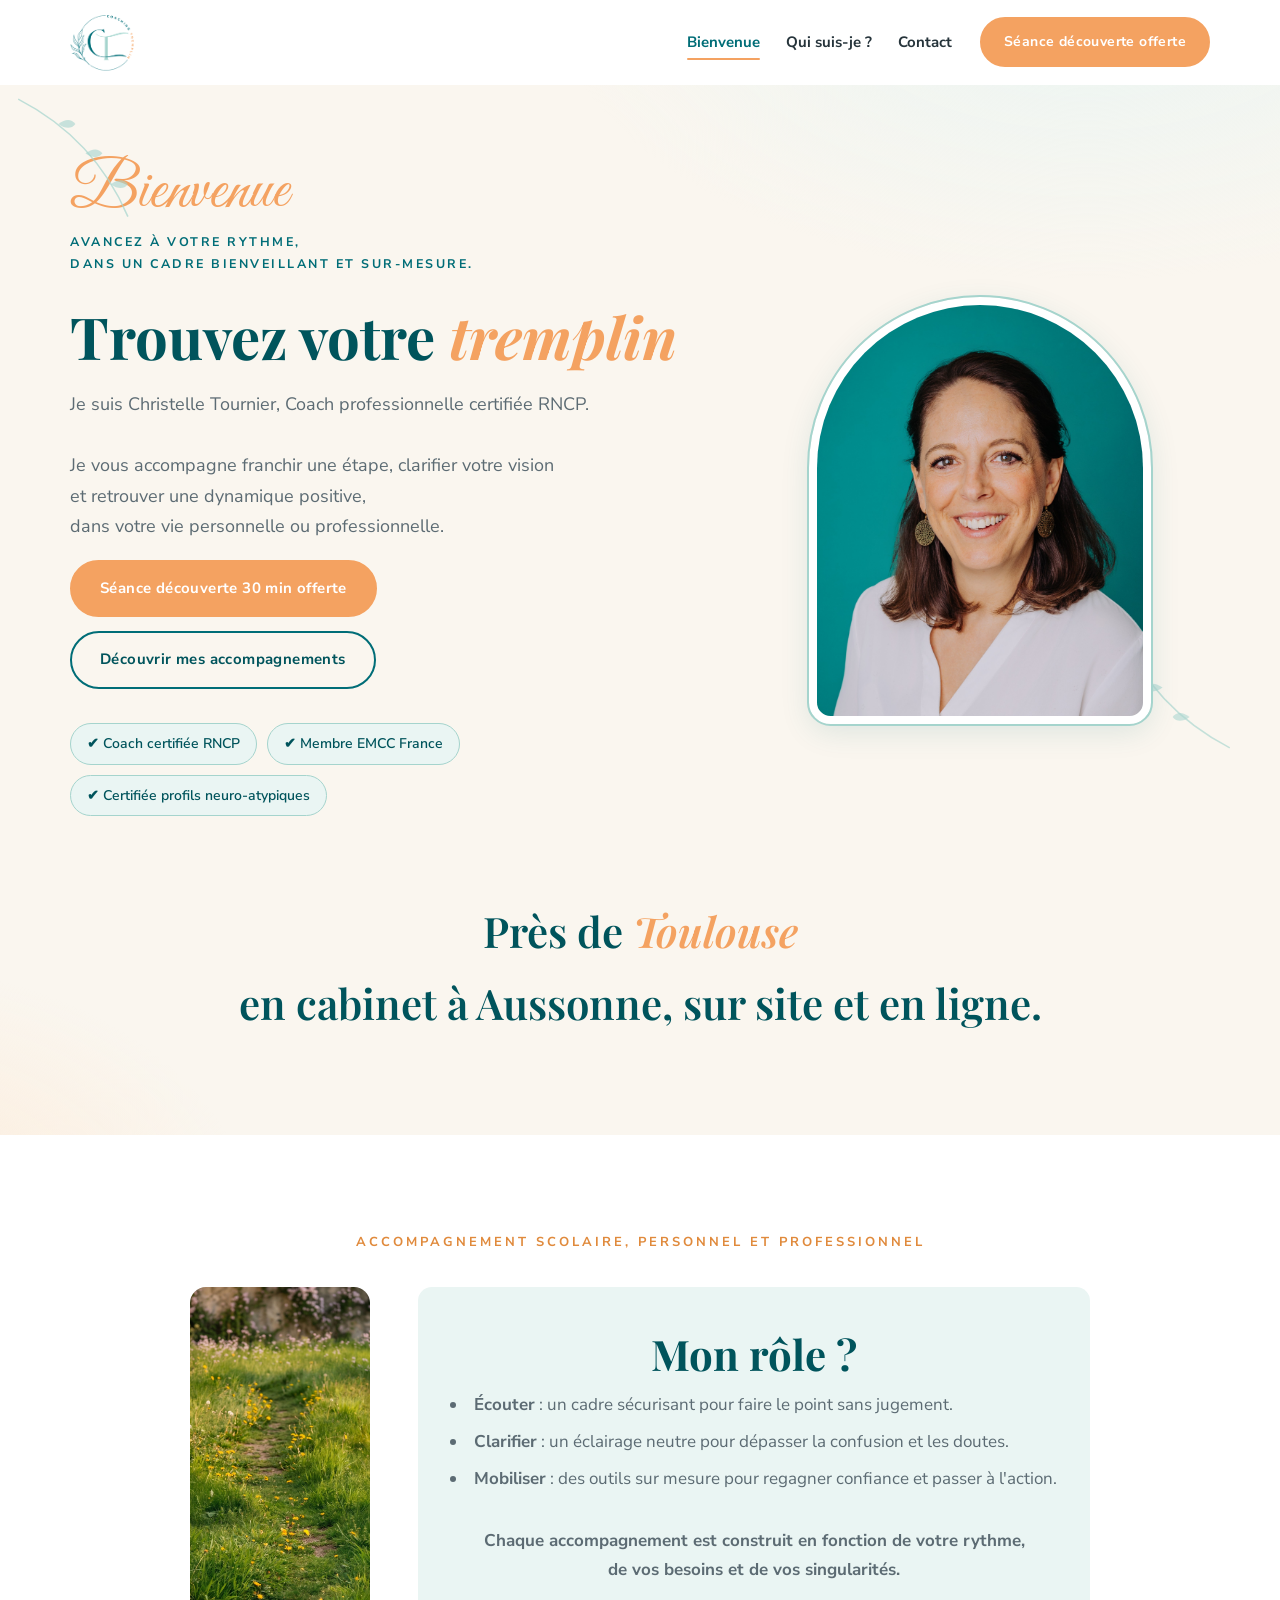
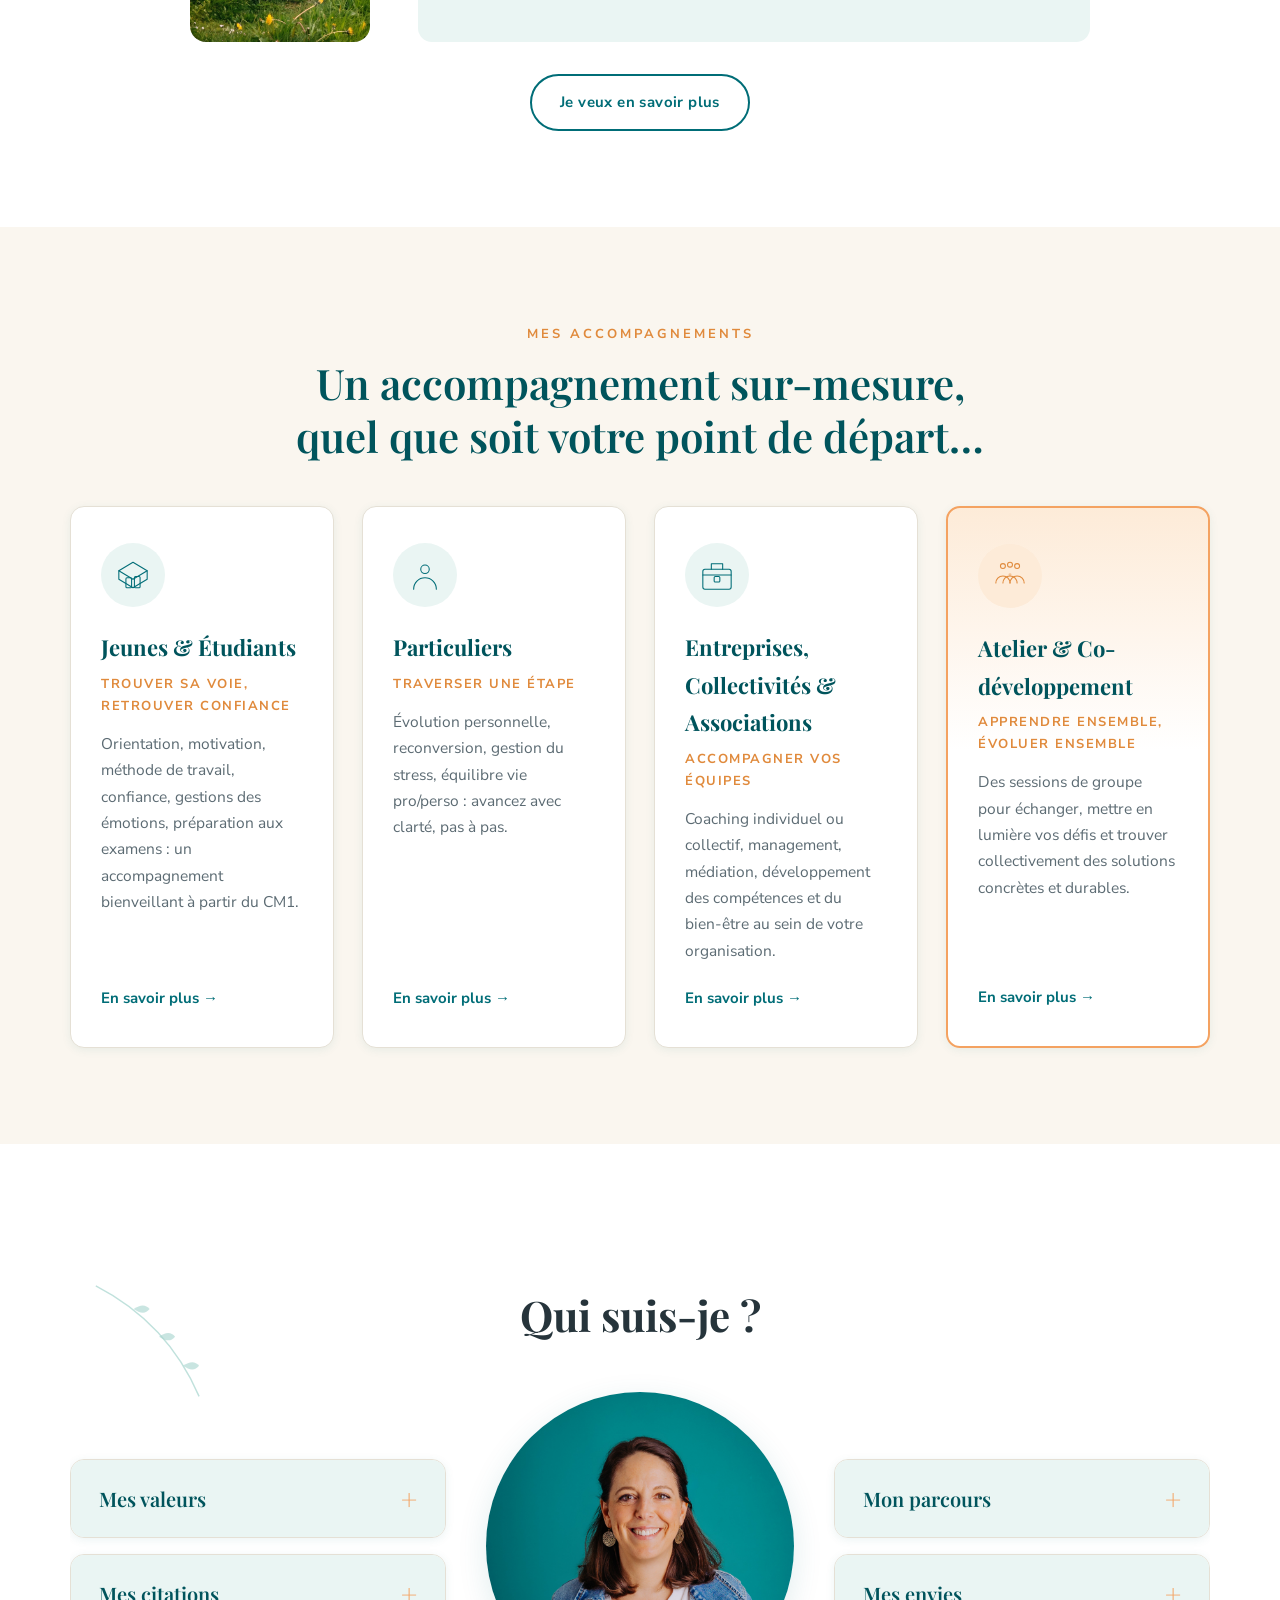
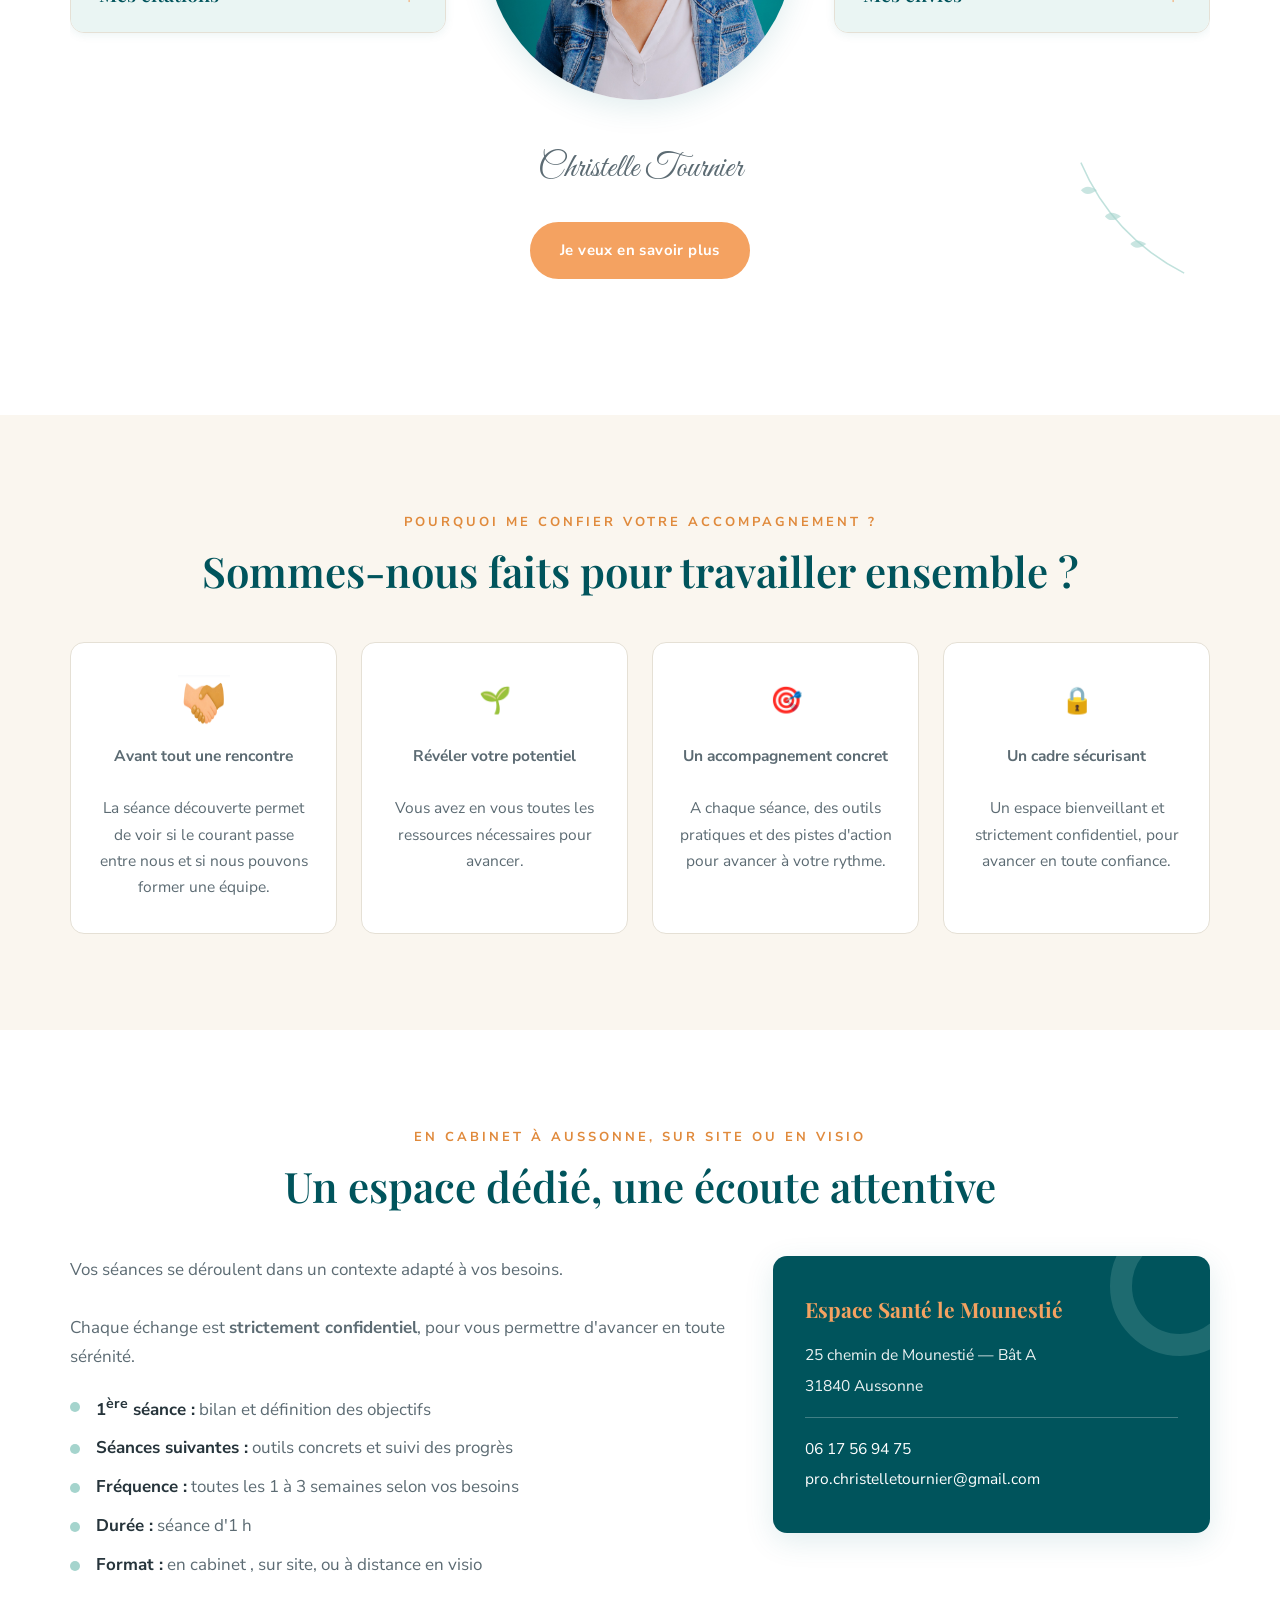
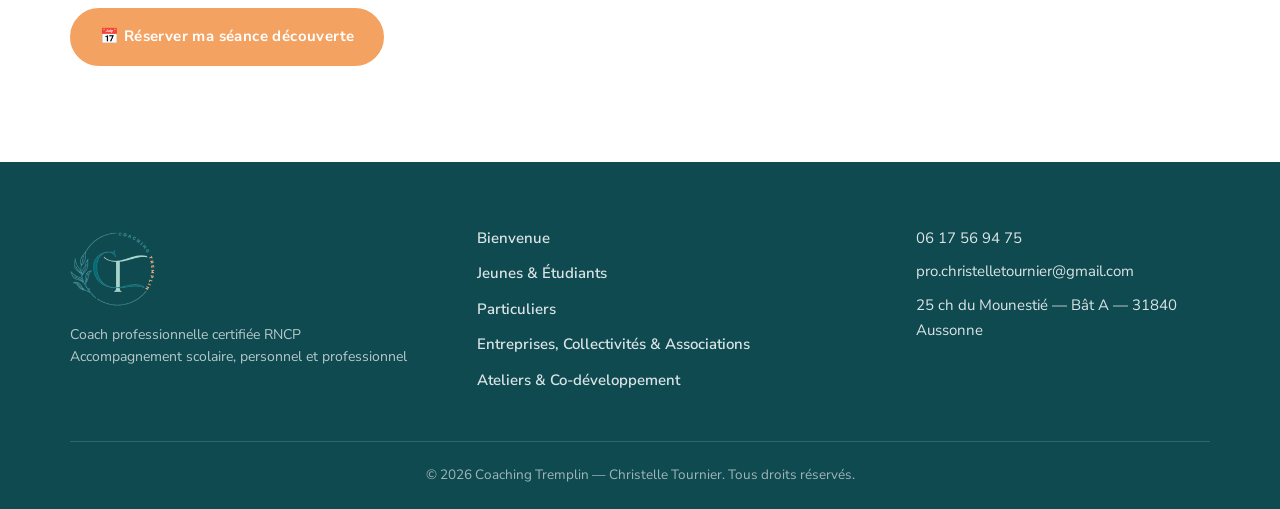
==== commit b5ccfb6d: "Add files via upload" ====
--- a/index.html
+++ b/index.html
@@ -56,8 +56,8 @@
                 <p class="hero__slogan">Avancez à votre rythme,<br>dans un cadre bienveillant et sur-mesure.</p>
                 <h1 class="hero__title">Trouvez votre <em>tremplin</em></h1>
                 <p class="hero__lead">
-                    Je suis Christelle Tournier, Coach professionnelle certifiée RNCP.<br>
-                    Je vous accompagne à franchir un cap, clarifier votre vision<br>et retrouver une dynamique positive, dans votre vie personnelle ou professionnelle.
+                    Je suis Christelle Tournier, Coach professionnelle certifiée RNCP.<br><br>
+                    Je vous accompagne franchir une étape, clarifier votre vision<br>et retrouver une dynamique positive,<br>dans votre vie personnelle ou professionnelle.
                 </p>
                 <div class="hero__actions">
                     <a href="https://calendly.com/christelletournier-accompagnement/seance-decouverte" class="btn btn--primary" target="_blank" rel="noopener">Séance découverte 30 min offerte</a>
@@ -66,6 +66,7 @@
                 <div class="hero__badges">
                     <span class="badge">✔ Coach certifiée RNCP</span>
                     <span class="badge">✔ Membre EMCC France</span>
+                    <span class="badge">✔ Certifiée profils neuro-atypiques</span>
                 </div>
             </div>
             <div class="hero__photo-wrap">
@@ -87,20 +88,25 @@
     <section class="intro section">
         <div class="container">
             <h2 class="section__kicker">Accompagnement scolaire, personnel et professionnel</h2>
-            <div class="role-intro">
-                <span class="role-badge"><strong>Mon rôle ?</strong></span>
-            </div>
-            <div class="role-callout">
-                <div class="role-callout__text">
-                    <ul class="role-list">
-                        <li><strong>Écouter</strong> : un cadre sécurisant pour faire le point sans jugement.</li>
-                        <li><strong>Clarifier</strong> : un éclairage neutre pour dépasser la confusion et les doutes.</li>
-                        <li><strong>Mobiliser</strong> : des outils sur mesure pour regagner confiance et passer à l'action.</li>
-                    </ul>
-                    <p style="text-align: center; margin-top: 2em;"><strong>Chaque accompagnement est construit en fonction de votre rythme,<br>de vos besoins et de vos singularités.</strong></p>
-                </div>
-            </div>
-            <a href="#services" class="btn btn--outline">Je veux en savoir plus</a>
+            <div class="role-wrapper">
+                <div class="role-image">
+                    <img src="images/chemin fleur.jpg" alt="Chemin fleuri" class="role-decor">
+                </div>
+                <div class="role-text-box">
+                    <span class="role-badge"><strong>Mon rôle ?</strong></span>
+                    <div class="role-callout">
+                        <div class="role-callout__text">
+                            <ul class="role-list">
+                                <li><strong>Écouter</strong> : un cadre sécurisant pour faire le point sans jugement.</li>
+                                <li><strong>Clarifier</strong> : un éclairage neutre pour dépasser la confusion et les doutes.</li>
+                                <li><strong>Mobiliser</strong> : des outils sur mesure pour regagner confiance et passer à l'action.</li>
+                            </ul>
+                            <p style="text-align: center; margin-top: 2em;"><strong>Chaque accompagnement est construit en fonction de votre rythme,<br>de vos besoins et de vos singularités.</strong></p>
+                        </div>
+                    </div>
+                </div>
+            </div>
+            <a href="#services" class="btn btn--outline" style="display: inline-block; margin-top: 2rem;">Je veux en savoir plus</a>
         </div>
     </section>
 
@@ -124,10 +130,26 @@
                     <h3 class="service-card__title">Jeunes &amp; Étudiants</h3>
                     <p class="service-card__slogan">Trouver sa voie, retrouver confiance</p>
                     <p class="service-card__text">
-                        Orientation, motivation, méthode de travail, préparation aux examens :
-                        un accompagnement bienveillant pour les collégiens, lycéens et étudiants.
+                        Orientation, motivation, méthode de travail, confiance, gestions des émotions, préparation aux examens :
+                        un accompagnement bienveillant à partir du CM1.
                     </p>
                     <a href="jeunes-etudiants.html" class="service-card__link">En savoir plus →</a>
+                </article>
+
+                <article class="service-card">
+                    <div class="service-card__icon">
+                        <svg viewBox="0 0 48 48" fill="none" stroke="currentColor" stroke-width="1.5" stroke-linecap="round" stroke-linejoin="round">
+                            <circle cx="24" cy="16" r="6"/>
+                            <path d="M8 44c0-9 7-16 16-16s16 7 16 16"/>
+                        </svg>
+                    </div>
+                    <h3 class="service-card__title">Particuliers</h3>
+                    <p class="service-card__slogan">Traverser une étape</p>
+                    <p class="service-card__text">
+                        Évolution personnelle, reconversion, gestion du stress, équilibre vie pro/perso :
+                        avancez avec clarté, pas à pas.
+                    </p>
+                    <a href="professionnels-particuliers.html" class="service-card__link">En savoir plus →</a>
                 </article>
 
                 <article class="service-card">
@@ -139,27 +161,11 @@
                             <rect x="20" y="26" width="8" height="8" rx="1.5"/>
                         </svg>
                     </div>
-                    <h3 class="service-card__title">Entreprises &amp; Associations</h3>
+                    <h3 class="service-card__title">Entreprises, Collectivités &amp; Associations</h3>
                     <p class="service-card__slogan">Accompagner vos équipes</p>
                     <p class="service-card__text">
                         Coaching individuel ou collectif, management, médiation, développement
                         des compétences et du bien-être au sein de votre organisation.
-                    </p>
-                    <a href="professionnels-particuliers.html" class="service-card__link">En savoir plus →</a>
-                </article>
-
-                <article class="service-card">
-                    <div class="service-card__icon">
-                        <svg viewBox="0 0 48 48" fill="none" stroke="currentColor" stroke-width="1.5" stroke-linecap="round" stroke-linejoin="round">
-                            <circle cx="24" cy="16" r="6"/>
-                            <path d="M8 44c0-9 7-16 16-16s16 7 16 16"/>
-                        </svg>
-                    </div>
-                    <h3 class="service-card__title">Particuliers</h3>
-                    <p class="service-card__slogan">Traverser une étape</p>
-                    <p class="service-card__text">
-                        Évolution personnelle, reconversion, gestion du stress, équilibre vie pro/perso :
-                        avancez avec clarté, pas à pas.
                     </p>
                     <a href="professionnels-particuliers.html" class="service-card__link">En savoir plus →</a>
                 </article>
@@ -287,20 +293,20 @@
             <h2 class="section__title">Sommes-nous faits pour travailler ensemble ?</h2>
             <div class="values__grid">
                 <div class="value-card">
-                    <span class="value-card__icon">🤝</span>
-                    <p class="value-card__text"><strong>Avant tout une <em>rencontre</em></strong> :<br>La séance découverte permet de voir si le courant passe entre nous et si nous pouvons former une équipe.</p>
+                    <img src="images/Poignet de main.png" alt="Poignet de main" class="value-card__icon">
+                    <p class="value-card__text"><strong>Avant tout une rencontre</strong><br><br>La séance découverte permet de voir si le courant passe entre nous et si nous pouvons former une équipe.</p>
                 </div>
                 <div class="value-card">
                     <span class="value-card__icon">🌱</span>
-                    <p class="value-card__text"><strong>Révéler votre potentiel : </strong><br>Parce que vous avez en vous toutes les ressources nécessaires pour avancer.</p>
+                    <p class="value-card__text"><strong>Révéler votre potentiel</strong><br><br>Vous avez en vous toutes les ressources nécessaires pour avancer.</p>
                 </div>
                 <div class="value-card">
                     <span class="value-card__icon">🎯</span>
-                    <p class="value-card__text"><strong>Un accompagnement concret : </strong><br>à chaque séance, des outils pratiques et des pistes d'action pour avancer entre nos rendez-vous.</p>
+                    <p class="value-card__text"><strong>Un accompagnement concret</strong><br><br>A chaque séance, des outils pratiques et des pistes d'action pour avancer à votre rythme.</p>
                 </div>
                 <div class="value-card">
                     <span class="value-card__icon">🔒</span>
-                    <p class="value-card__text"><strong>Un cadre sécurisant : </strong><br>Un espace bienveillant et strictement confidentiel, pour avancer en toute confiance, à votre rythme.</p>
+                    <p class="value-card__text"><strong>Un cadre sécurisant</strong><br><br>Un espace bienveillant et strictement confidentiel, pour avancer en toute confiance.</p>
                 </div>
             </div>
         </div>
@@ -314,17 +320,15 @@
             <div class="cabinet__inner">
                 <div class="cabinet__text">
                     <p>
-                        Vos séances se déroulent dans un cadre confidentiel et adaptatif : en cabinet à
-                        l'<strong>Espace Santé le Mounestié</strong> à Aussonne, sur site, ou à distance
-                        en visio — où que vous soyez. Chaque échange est <strong>strictement confidentiel</strong>,
+                        Vos séances se déroulent dans un contexte adapté à vos besoins.<br><br>Chaque échange est <strong>strictement confidentiel</strong>,
                         pour vous permettre d'avancer en toute sérénité.
                     </p>
                     <ul class="cabinet__list">
                         <li><strong>1<sup>ère</sup> séance :</strong> bilan et définition des objectifs</li>
                         <li><strong>Séances suivantes :</strong> outils concrets et suivi des progrès</li>
                         <li><strong>Fréquence :</strong> toutes les 1 à 3 semaines selon vos besoins</li>
-                        <li><strong>Durée :</strong> séances de 45 min à 1 h</li>
-                        <li><strong>Format :</strong> en présentiel à Aussonne ou en visio</li>
+                        <li><strong>Durée :</strong> séance d'1 h</li>
+                        <li><strong>Format :</strong> en cabinet , sur site, ou à distance en visio</li>
                     </ul>
                     <a href="https://calendly.com/christelletournier-accompagnement/seance-decouverte" class="btn btn--primary" target="_blank" rel="noopener">📅 Réserver ma séance découverte</a>
                 </div>
@@ -352,10 +356,9 @@
             <nav class="footer__nav" aria-label="Navigation pied de page">
                 <a href="index.html">Bienvenue</a>
                 <a href="jeunes-etudiants.html">Jeunes &amp; Étudiants</a>
-                <a href="professionnels-particuliers.html">Professionnels &amp; Particuliers</a>
-                <a href="index.html#apropos">Qui suis-je ?</a>
-                <a href="contact.html">Contact</a>
-                <a href="mentions-legales.html">Mentions légales</a>
+                <a href="professionnels-particuliers.html">Particuliers</a>
+                <a href="#services">Entreprises, Collectivités &amp; Associations</a>
+                <a href="#services">Ateliers &amp; Co-développement</a>
             </nav>
             <div class="footer__contact">
                 <p><a href="tel:+33617569475">06 17 56 94 75</a></p>
--- a/css/style.css
+++ b/css/style.css
@@ -399,14 +399,49 @@
     color: #2D9E75;
 }
 
+.role-wrapper {
+    display: flex;
+    align-items: stretch;
+    gap: 3rem;
+    margin-top: 2em;
+    max-width: 900px;
+    margin-inline: auto;
+}
+
+.role-image {
+    flex-shrink: 0;
+}
+
+.role-text-box {
+    flex: 1;
+    padding: 2rem;
+    background: var(--mint-soft);
+    border-radius: var(--radius);
+}
+
+.role-decor {
+    width: 100%;
+    max-width: 180px;
+    height: 100%;
+    object-fit: cover;
+    border-radius: 16px;
+    box-shadow: var(--shadow-lg);
+    margin: 0;
+}
+
+.role-callout {
+    margin-top: 0;
+}
+
 .role-callout__text {
-    max-width: 720px;
-    margin: 0 auto;
+    max-width: none;
+    margin: 0;
     color: var(--muted);
     text-align: left;
 }
 
 .role-list {
+    margin-bottom: 1.5rem;
     list-style: disc inside;
     margin: 0 0 1.5em;
     padding: 0;
@@ -734,7 +769,9 @@
 }
 .value-card:hover { transform: translateY(-5px); box-shadow: var(--shadow-md); }
 
-.value-card__icon { font-size: 26px; display: block; margin-bottom: 16px; }
+.value-card__icon { width: 52px; height: 52px; display: flex; align-items: center; justify-content: center; margin: 0 auto 16px; font-size: 26px; line-height: 1; }
+.value-card__icon img { max-width: 100%; max-height: 100%; }
+.value-card__text { text-align: center; }
 .value-card__text { color: var(--muted); font-size: 15.5px; }
 
 /* ============================================
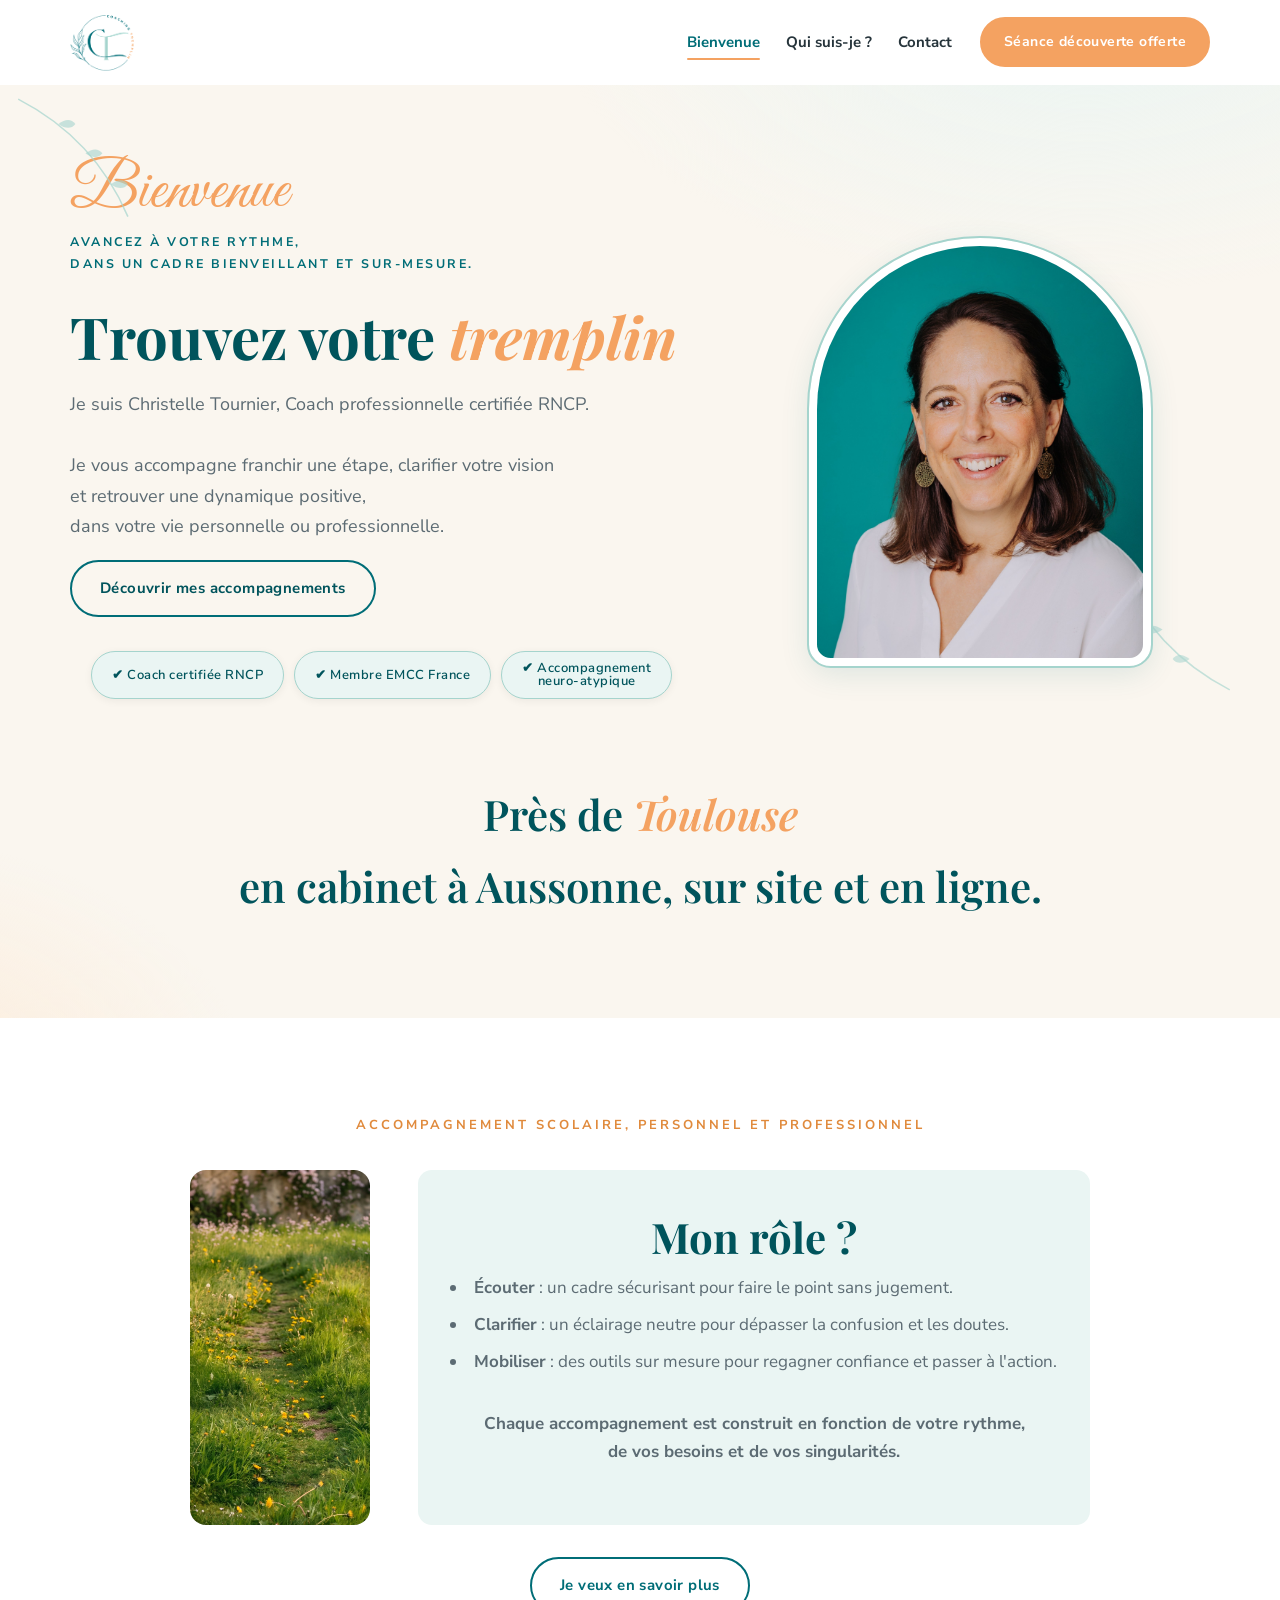
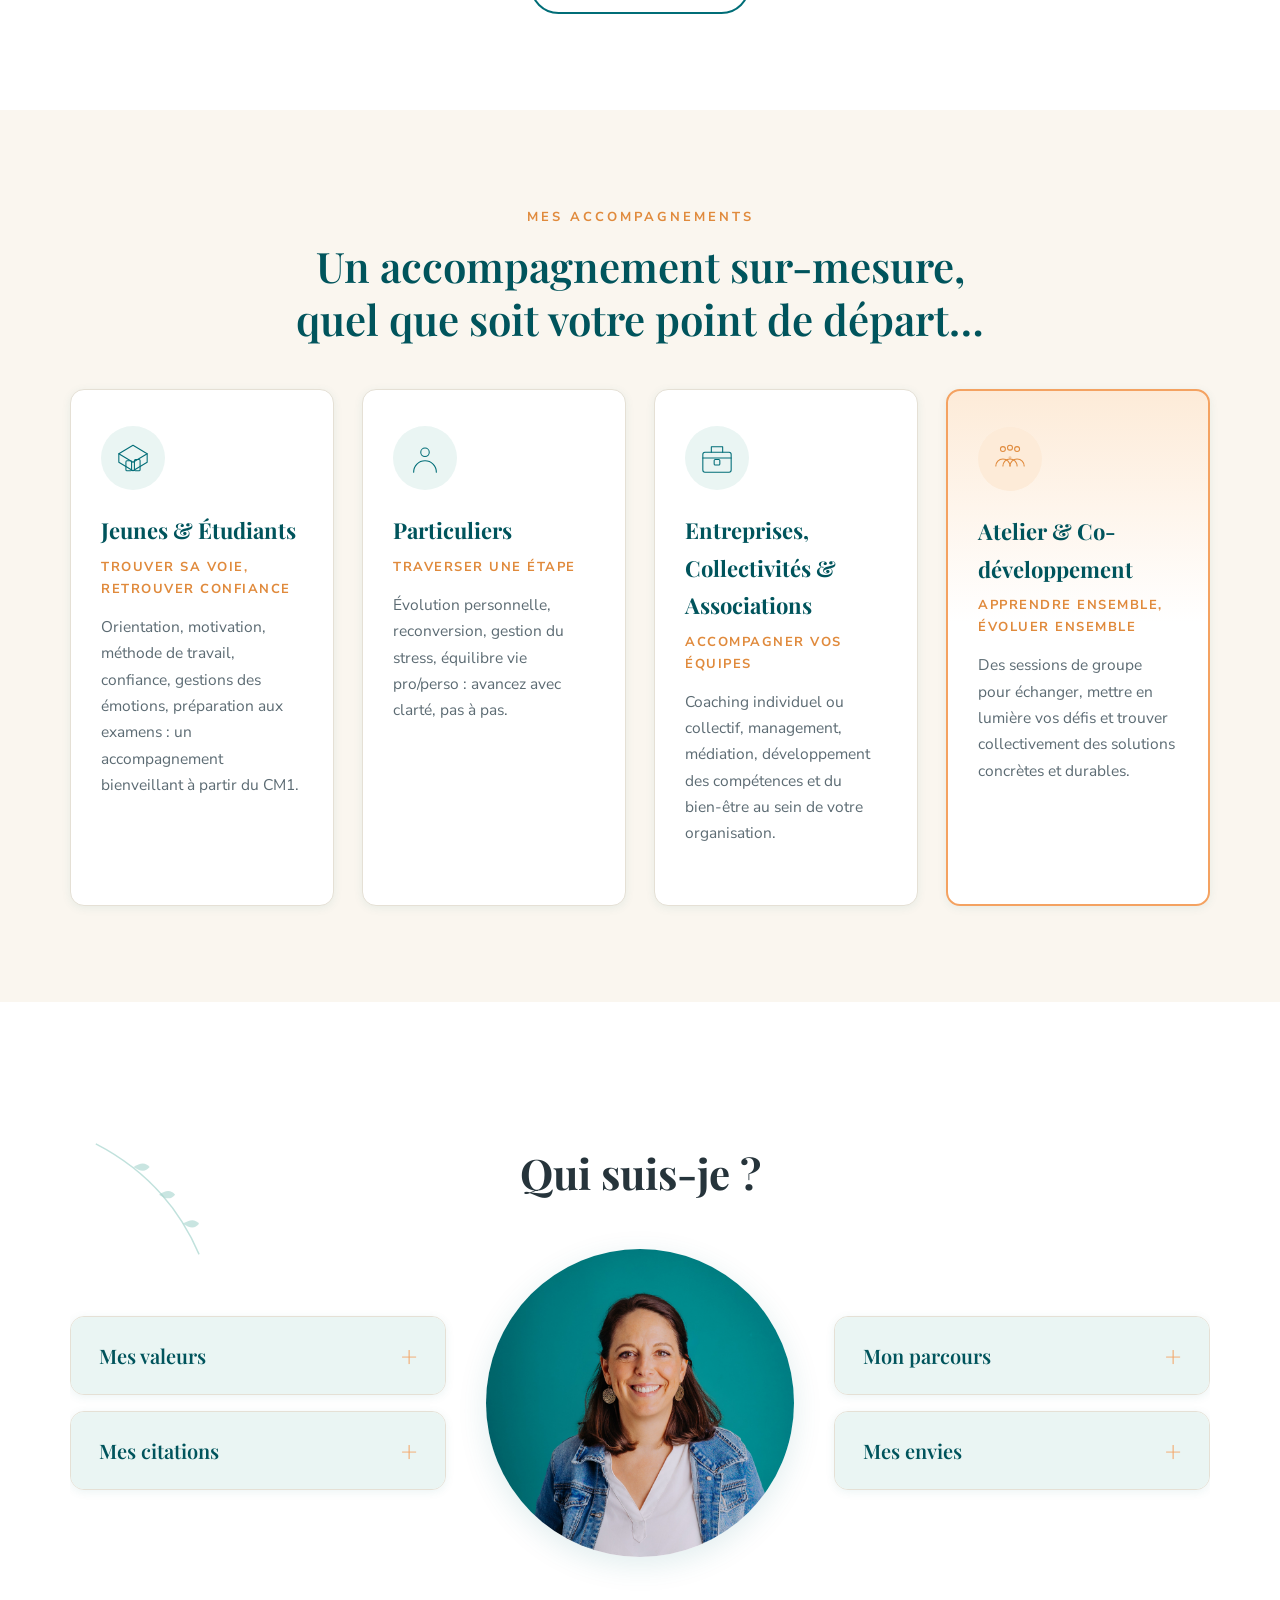
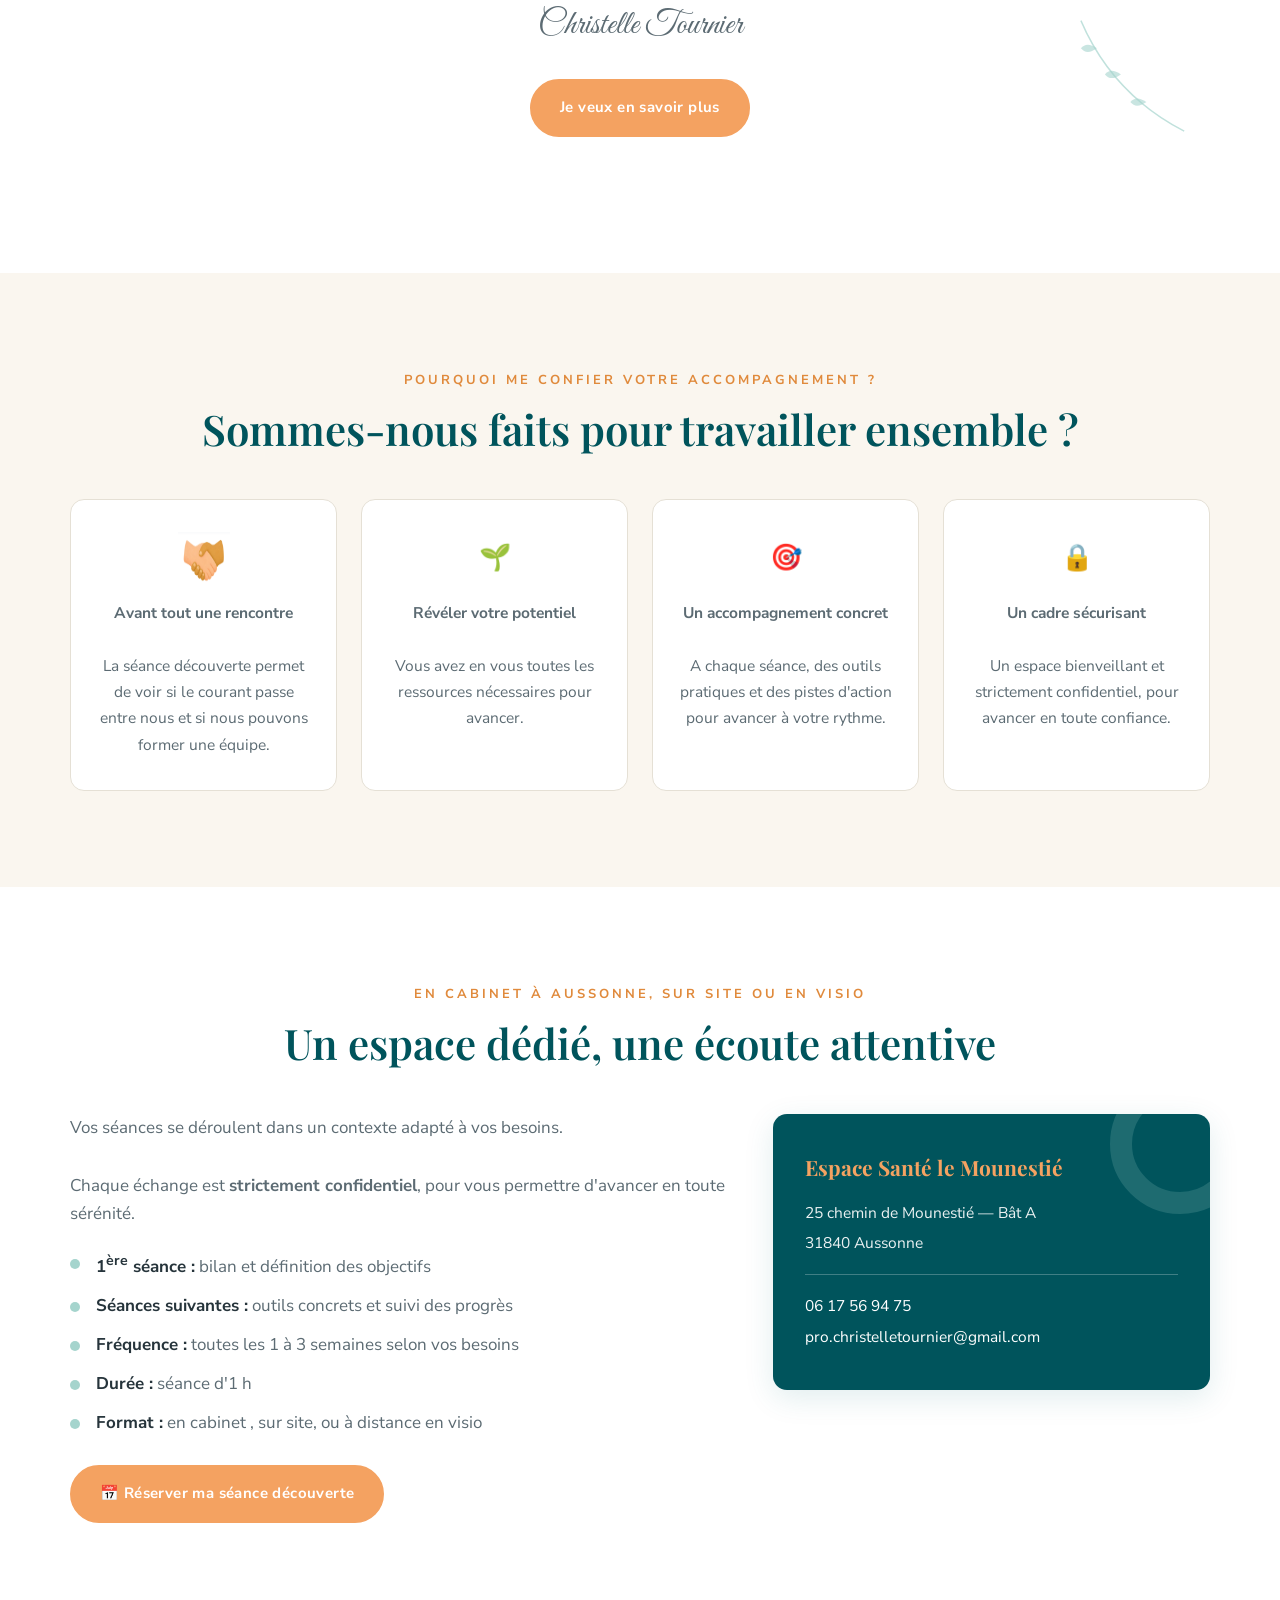
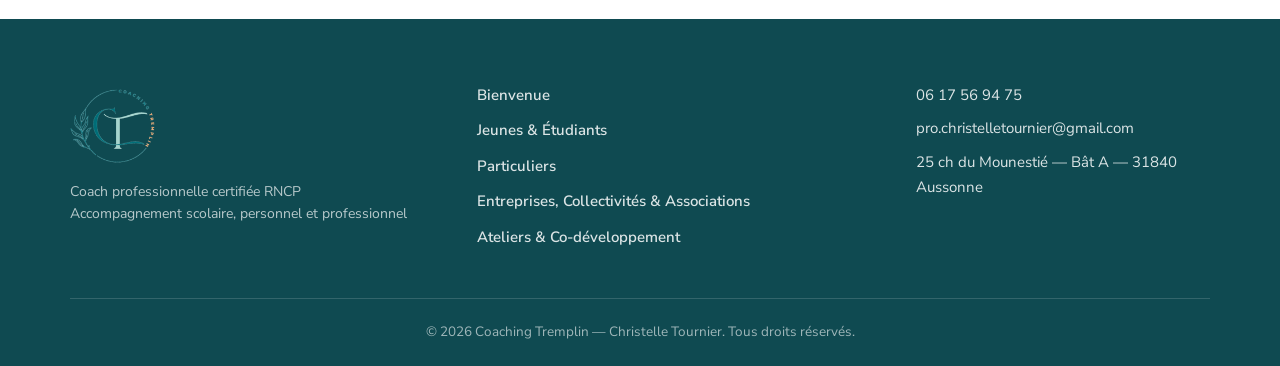
==== commit ab1a9929: "Add files via upload" ====
--- a/index.html
+++ b/index.html
@@ -60,13 +60,12 @@
                     Je vous accompagne franchir une étape, clarifier votre vision<br>et retrouver une dynamique positive,<br>dans votre vie personnelle ou professionnelle.
                 </p>
                 <div class="hero__actions">
-                    <a href="https://calendly.com/christelletournier-accompagnement/seance-decouverte" class="btn btn--primary" target="_blank" rel="noopener">Séance découverte 30 min offerte</a>
                     <a href="#services" class="btn btn--ghost">Découvrir mes accompagnements</a>
                 </div>
                 <div class="hero__badges">
                     <span class="badge">✔ Coach certifiée RNCP</span>
                     <span class="badge">✔ Membre EMCC France</span>
-                    <span class="badge">✔ Certifiée profils neuro-atypiques</span>
+                    <span class="badge">✔ Accompagnement<br>neuro-atypique</span>
                 </div>
             </div>
             <div class="hero__photo-wrap">
--- a/css/style.css
+++ b/css/style.css
@@ -148,14 +148,28 @@
 
 /* ---------- Badges ---------- */
 .badge {
-    display: inline-block;
-    padding: 8px 16px;
+    display: inline-flex;
+    align-items: center;
+    justify-content: center;
+    text-align: center;
+    padding: 10px 20px;
     border-radius: 999px;
     background: var(--mint-soft);
     color: var(--teal-dark);
-    font-size: 14px;
+    font-size: 13px;
     font-weight: 600;
+    letter-spacing: 0.5px;
+    line-height: 1;
     border: 1px solid var(--mint);
+    box-shadow: 0 2px 8px rgba(0,0,0,0.06);
+    transition: all 0.2s ease;
+}
+
+.badge:hover {
+    background: var(--mint);
+    color: var(--peach-dark);
+    transform: translateY(-2px);
+    box-shadow: 0 4px 12px rgba(0,0,0,0.1);
 }
 
 /* ============================================
@@ -338,7 +352,7 @@
 
 .hero__actions { display: flex; flex-wrap: wrap; gap: 14px; margin-bottom: 34px; }
 
-.hero__badges { display: flex; flex-wrap: wrap; gap: 10px; }
+.hero__badges { display: flex; flex-wrap: nowrap; gap: 10px; justify-content: center; }
 
 /* Photo */
 .hero__photo-wrap { position: relative; display: flex; justify-content: center; padding-top: 48px; }
@@ -525,6 +539,7 @@
 .service-card__text { color: var(--muted); font-size: 15.5px; margin-bottom: 22px; flex-grow: 1; }
 
 .service-card__link {
+    display: none;
     font-weight: 700;
     font-size: 15px;
     color: var(--teal);
